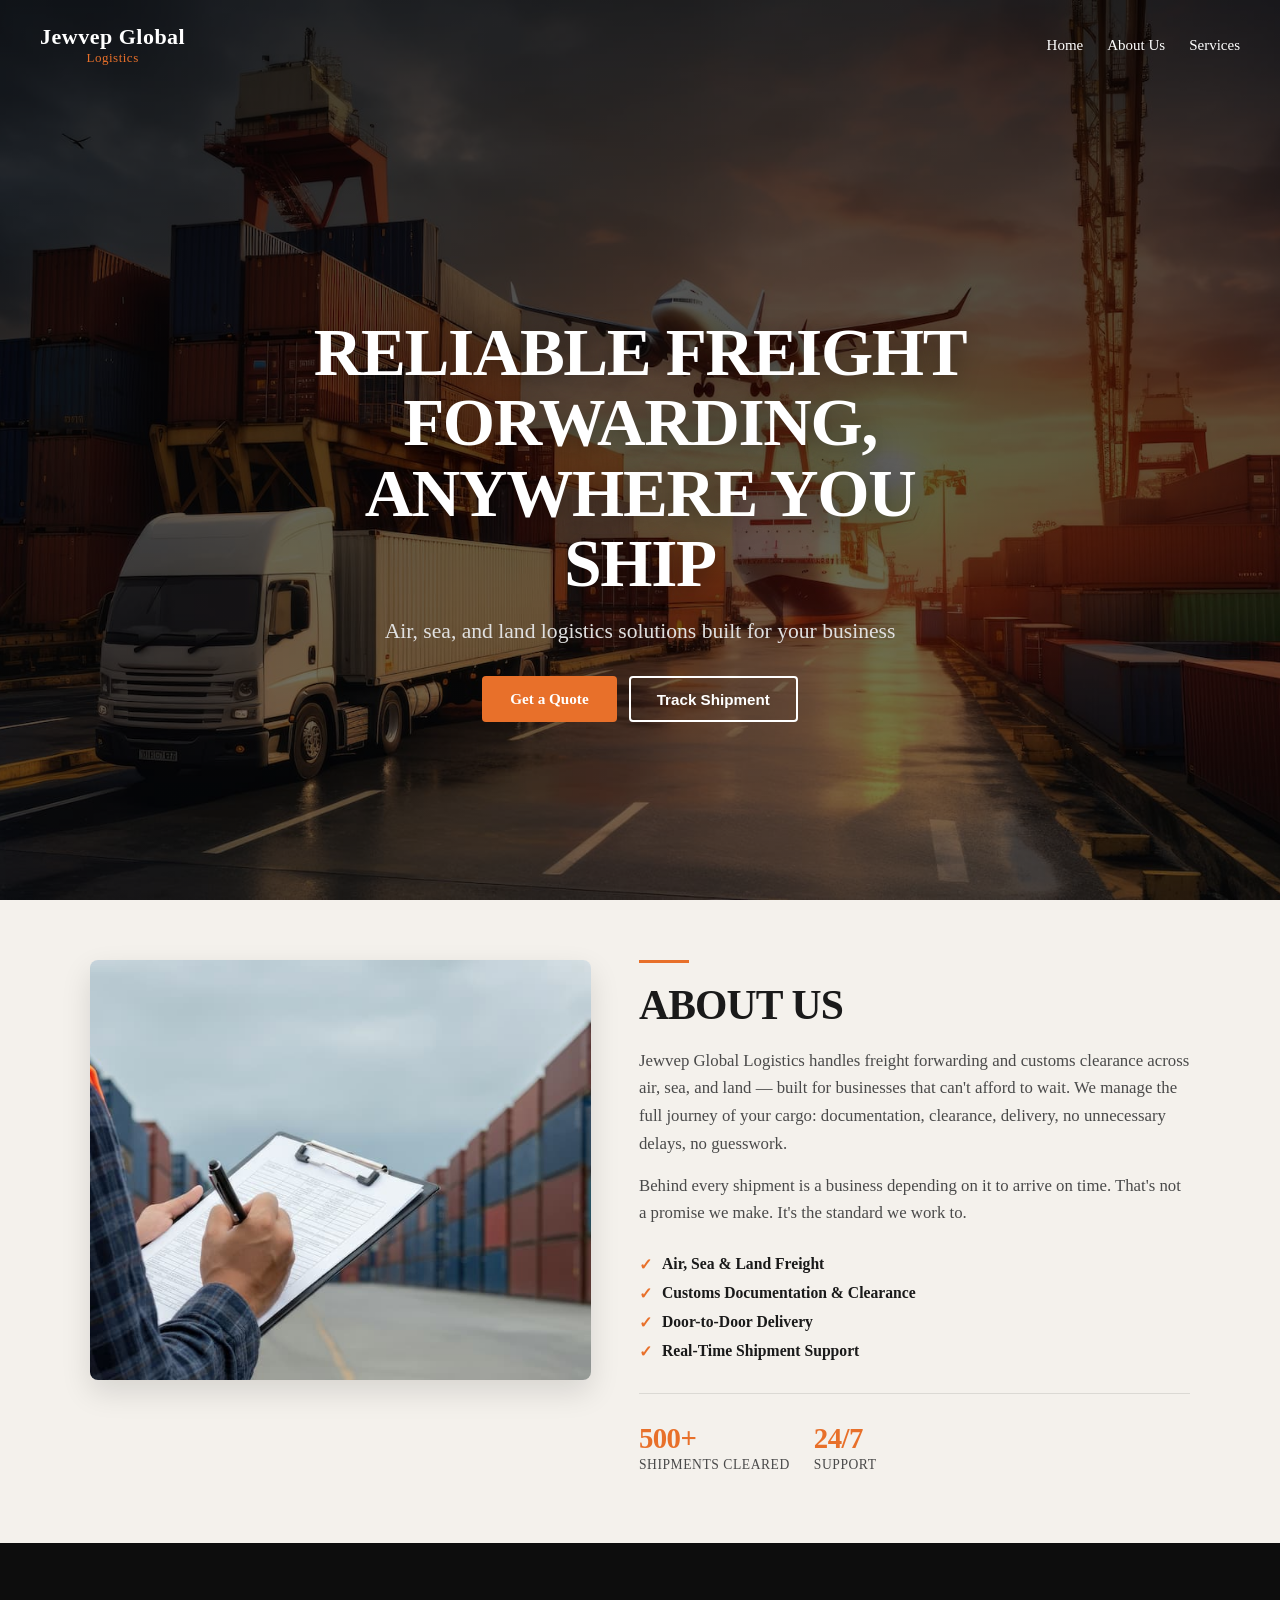
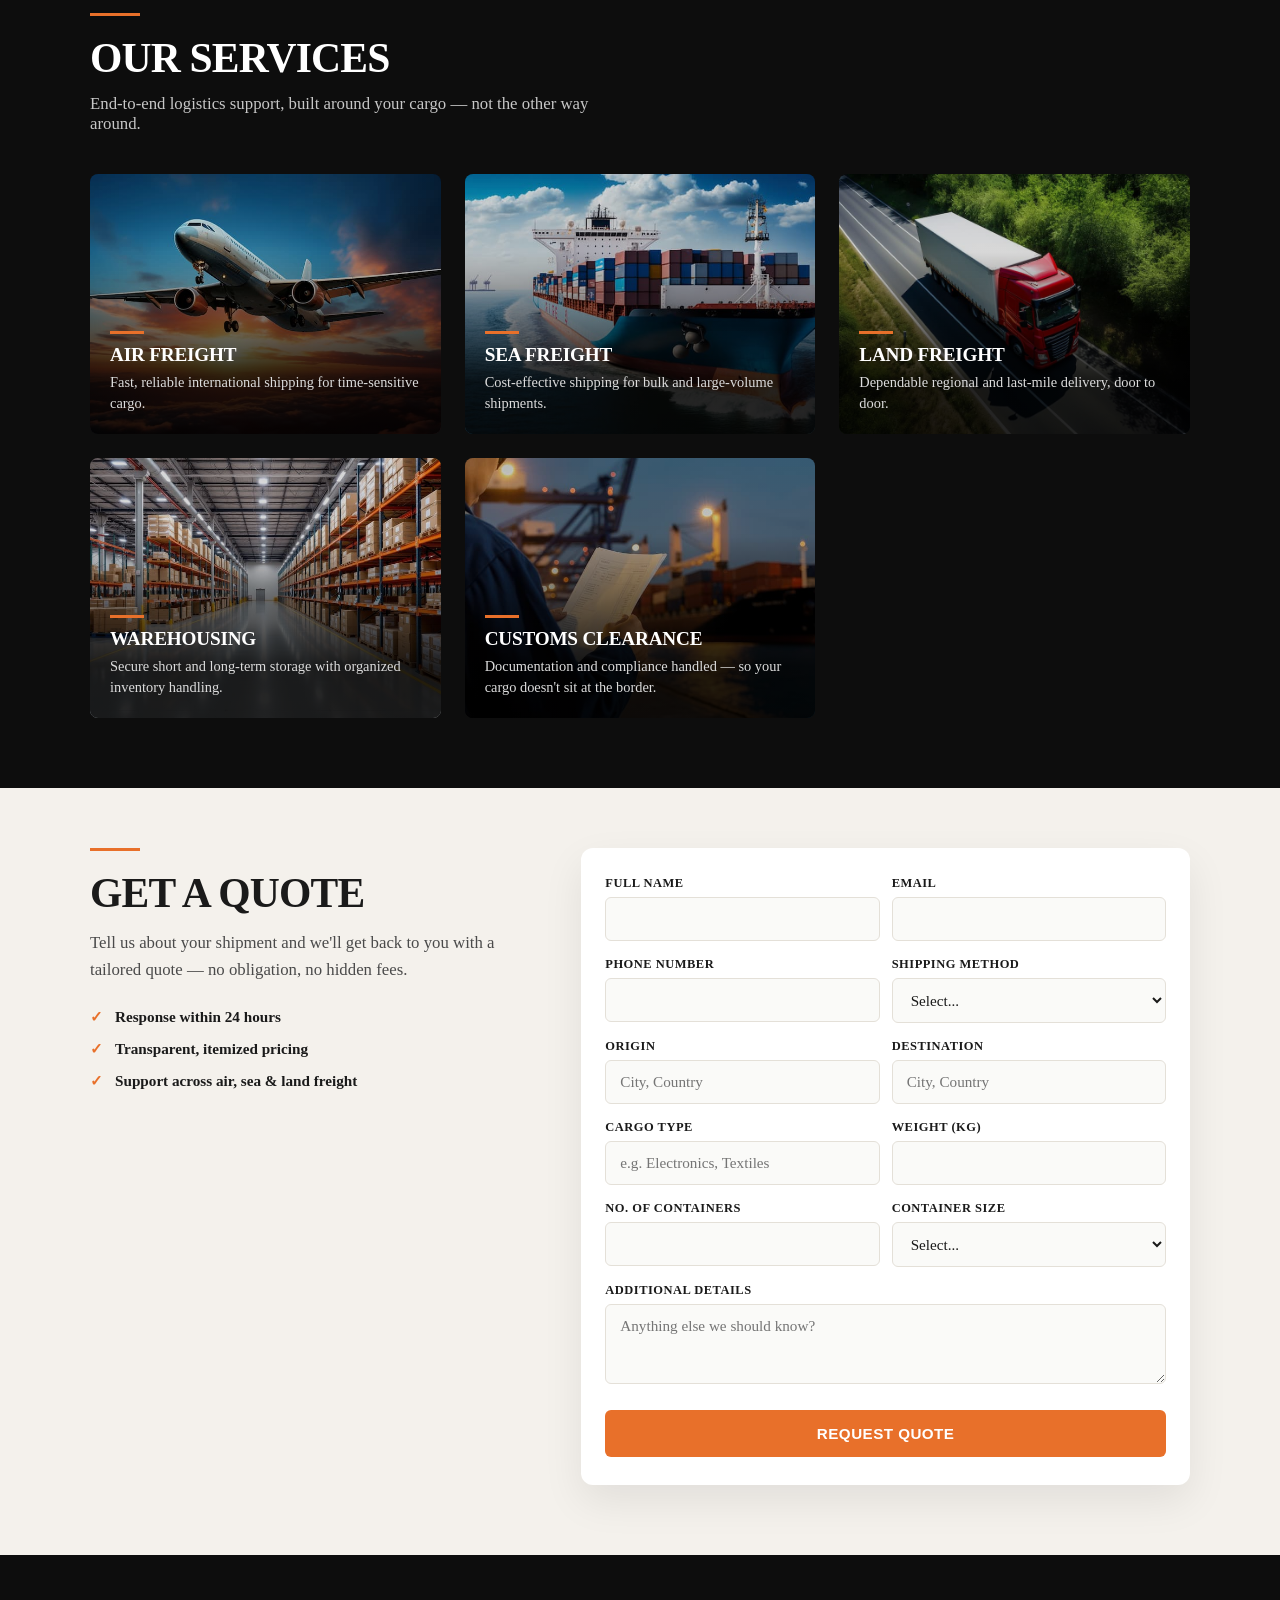
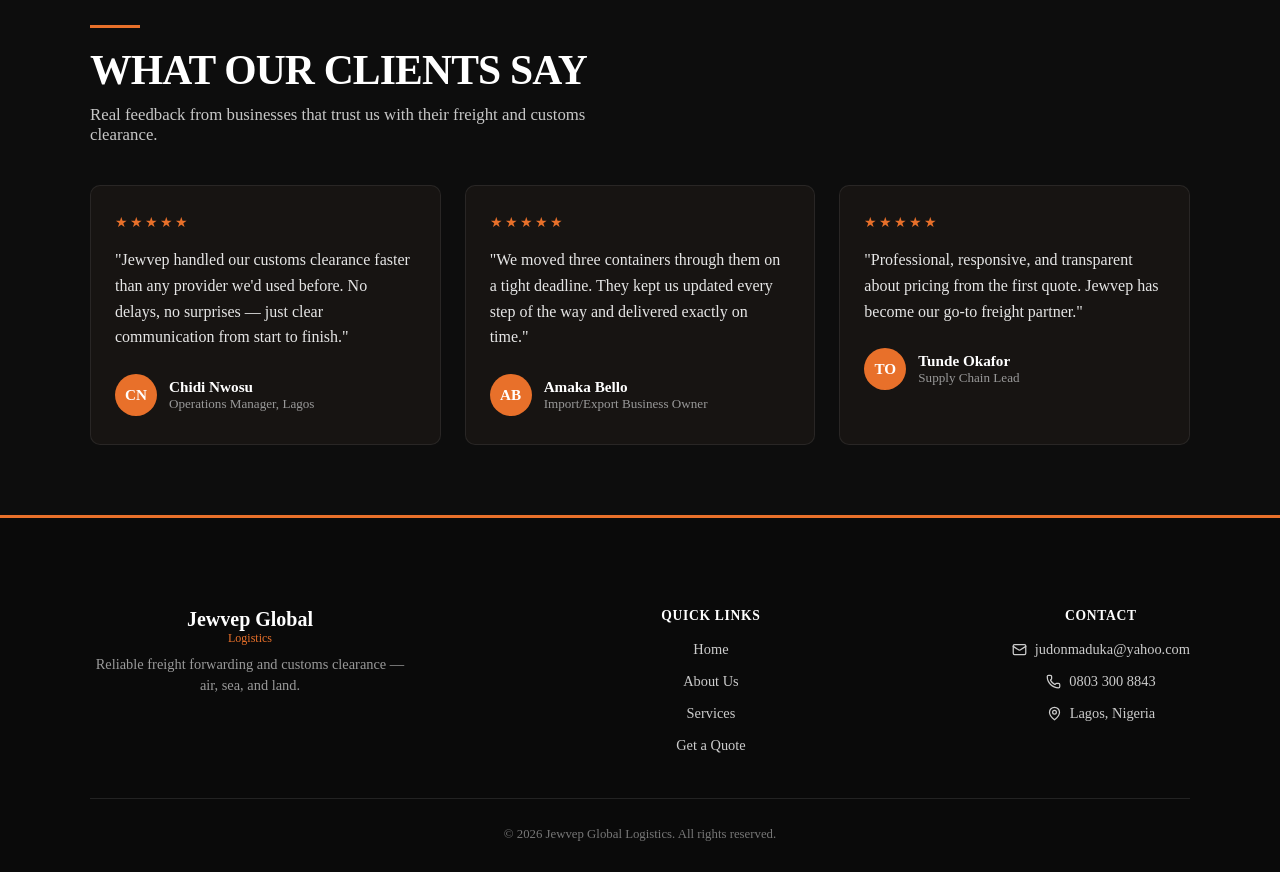
==== index.html @ 3497e1d7 "Update index.html" ====
<!DOCTYPE html>
<html lang="en">
<head>
    <meta charset="UTF-8">
    <meta name="viewport" content="width=device-width, initial-scale=1.0">

    <title>Jewvep Global Logistics | Freight Forwarding &amp; Customs Clearance</title>
    <meta name="description" content="Jewvep Global Logistics handles freight forwarding and customs clearance across air, sea, and land. Reliable shipping solutions built for your business.">

    <!-- Favicon -->
    <link rel="icon" href="favicon-sharp.ico">
<link rel="icon" type="image/png" sizes="32x32" href="favicon-32-sharp.png">
<link rel="icon" type="image/png" sizes="16x16" href="favicon-16-sharp.png">
<link rel="apple-touch-icon" href="apple-touch-icon.png">

    <!-- Social share preview (WhatsApp, Facebook, X/Twitter) -->
 <meta property="og:title" content="Jewvep Global Logistics">
<meta property="og:description" content="Reliable freight forwarding and customs clearance — air, sea, and land.">
<meta property="og:image" content="https://jewvepglobal.com.ng/BK.jpeg">
<meta property="og:type" content="website">
<meta property="og:url" content="https://jewvepglobal.com.ng/">
<meta property="og:site_name" content="Jewvep Global Logistics">
<meta name="twitter:card" content="summary_large_image">
<meta name="google-site-verification" content="kk3VqrdvTHCy3EuSlYC2Z33_PkozPnzBV0S5rlb9e8E" />

    
<!-- Google tag (gtag.js) -->
<script async src="https://www.googletagmanager.com/gtag/js?id=G-5Z161CSSN5"></script>
<script>
  window.dataLayer = window.dataLayer || [];
  function gtag(){dataLayer.push(arguments);}
  gtag('js', new Date());

  gtag('config', 'G-5Z161CSSN5');
</script>

    <link rel="stylesheet" href="style.css">
</head>
<body>
    <header>
    <div class="navbar">
        <h1 class="logo">Jewvep Global <span>Logistics</span></h1>
        <nav class="nav">
            <ul>
                <li><a href="#home" id="home">Home</a></li>
          <li><a href="#about">About Us</a></li>
                <li><a href="#services">Services</a></li>
            </ul>
        </nav>
    </div>
    </header>
    <section class="hero">
  <div class="hero-content">
    <h1>Reliable Freight Forwarding, Anywhere You Ship</h1>
    <p>Air, sea, and land logistics solutions built for your business</p>
      <div class="hero-buttons">
  <a href="#quote" class="btn-primary">Get a Quote</a>
  <button type="button" class="btn-secondary" onclick="document.getElementById('trackModal').classList.add('active')">Track Shipment</button>
</div>
  </div>
</section>
<section class="about" id="about">
    <div class="about-inner">
        <div class="about-image">
            <img src="GA.jpeg" alt="Freight documentation and customs clearance in progress">
        </div>
        <div class="about-content">
            <div class="eyebrow"></div>
            <h2>About Us</h2>
            <p>Jewvep Global Logistics handles freight forwarding and customs clearance across air, sea, and land — built for businesses that can't afford to wait. We manage the full journey of your cargo: documentation, clearance, delivery, no unnecessary delays, no guesswork.</p>
            <p>Behind every shipment is a business depending on it to arrive on time. That's not a promise we make. It's the standard we work to.</p>

            <ul class="checklist">
                <li>Air, Sea &amp; Land Freight</li>
                <li>Customs Documentation &amp; Clearance</li>
                <li>Door-to-Door Delivery</li>
                <li>Real-Time Shipment Support</li>
            </ul>

            <div class="stats-row">
                <div class="stat">
                    <span class="num">500+</span>
                    <span class="label">Shipments Cleared</span>
                </div>
                <div class="stat">
                    <span class="num">24/7</span>
                    <span class="label">Support</span>
                </div>
            </div>
        </div>
    </div>
</section>
<section class="services" id="services">
    <div class="services-inner">
        <div class="eyebrow"></div>
        <h2>Our Services</h2>
        <p class="services-intro">End-to-end logistics support, built around your cargo — not the other way around.</p>

        <div class="services-grid">
            <div class="service-card" style="background-image:url('AR.jpeg');">
                <div class="service-card-content">
                    <span></span>
                    <h3>Air Freight</h3>
                    <p>Fast, reliable international shipping for time-sensitive cargo.</p>
                </div>
            </div>

            <div class="service-card" style="background-image:url('SP.jpeg');">
                <div class="service-card-content">
                    <span></span>
                    <h3>Sea Freight</h3>
                    <p>Cost-effective shipping for bulk and large-volume shipments.</p>
                </div>
            </div>

            <div class="service-card" style="background-image:url('TK.jpeg');">
                <div class="service-card-content">
                    <span></span>
                    <h3>Land Freight</h3>
                    <p>Dependable regional and last-mile delivery, door to door.</p>
                </div>
            </div>

            <div class="service-card" style="background-image:url('WA.jpeg');">
                <div class="service-card-content">
                    <span></span>
                    <h3>Warehousing</h3>
                    <p>Secure short and long-term storage with organized inventory handling.</p>
                </div>
            </div>

            <div class="service-card" style="background-image:url('PD.jpeg');">
                <div class="service-card-content">
                    <span></span>
                    <h3>Customs Clearance</h3>
                    <p>Documentation and compliance handled — so your cargo doesn't sit at the border.</p>
                </div>
            </div>
        </div>
    </div>
</section>
    <section class="quote" id="quote">
    <div class="quote-inner">
        <div class="quote-info">
            <div class="eyebrow"></div>
            <h2>Get a Quote</h2>
            <p>Tell us about your shipment and we'll get back to you with a tailored quote — no obligation, no hidden fees.</p>
            <ul class="quote-perks">
                <li>Response within 24 hours</li>
                <li>Transparent, itemized pricing</li>
                <li>Support across air, sea &amp; land freight</li>
            </ul>
        </div>

        <div class="quote-card">
            <form class="quote-form" id="quoteForm" action="https://formspree.io/f/xkolyjnn" method="POST">

                <div id="formMessage" class="form-message"></div>

                <div class="field-pair">
                    <div>
                        <label for="name">Full Name</label>
                        <input type="text" id="name" name="name" required>
                    </div>
                    <div>
                        <label for="email">Email</label>
                        <input type="email" id="email" name="email" required>
                    </div>
                </div>

                <div class="field-pair">
                    <div>
                        <label for="phone">Phone Number</label>
                        <input type="tel" id="phone" name="phone">
                    </div>
                    <div>
                        <label for="method">Shipping Method</label>
                        <select id="method" name="shipping_method" required>
                            <option value="">Select...</option>
                            <option value="Air Freight">Air Freight</option>
                            <option value="Sea Freight">Sea Freight</option>
                            <option value="Land Freight">Land Freight</option>
                        </select>
                    </div>
                </div>

                <div class="field-pair">
                    <div>
                        <label for="origin">Origin</label>
                        <input type="text" id="origin" name="origin" placeholder="City, Country" required>
                    </div>
                    <div>
                        <label for="destination">Destination</label>
                        <input type="text" id="destination" name="destination" placeholder="City, Country" required>
                    </div>
                </div>

                <div class="field-pair">
                    <div>
                        <label for="cargo_type">Cargo Type</label>
                        <input type="text" id="cargo_type" name="cargo_type" placeholder="e.g. Electronics, Textiles">
                    </div>
                    <div>
                        <label for="weight">Weight (kg)</label>
                        <input type="number" id="weight" name="weight_kg" min="0">
                    </div>
                </div>

                <div class="field-pair">
                    <div>
                        <label for="containers">No. of Containers</label>
                        <input type="number" id="containers" name="number_of_containers" min="1">
                    </div>
                    <div>
                        <label for="container_size">Container Size</label>
                        <select id="container_size" name="container_size">
                            <option value="">Select...</option>
                            <option value="20ft">20ft</option>
                            <option value="40ft">40ft</option>
                            <option value="40ft HC">40ft High Cube</option>
                            <option value="Not applicable">Not applicable</option>
                        </select>
                    </div>
                </div>

                <div>
                    <label for="message">Additional Details</label>
                    <textarea id="message" name="message" placeholder="Anything else we should know?"></textarea>
                </div>
                <input type="text" name="_gotcha" style="display:none" tabindex="-1" autocomplete="off">
                
             <button type="submit" class="submit-btn">Request Quote</button>
            </form>
        </div>
    </div>
    </section>
    <section class="testimonials" id="testimonials">
    <div class="testimonials-inner">
        <div class="eyebrow"></div>
        <h2>What Our Clients Say</h2>
        <p class="testimonials-intro">Real feedback from businesses that trust us with their freight and customs clearance.</p>

        <div class="testimonials-grid">
            <div class="testimonial-card">
                <div class="stars">★★★★★</div>
                <p class="testimonial-quote">"Jewvep handled our customs clearance faster than any provider we'd used before. No delays, no surprises — just clear communication from start to finish."</p>
                <div class="testimonial-author">
                    <div class="avatar">CN</div>
                    <div>
                        <div class="author-name">Chidi Nwosu</div>
                        <div class="author-role">Operations Manager, Lagos</div>
                    </div>
                </div>
            </div>

            <div class="testimonial-card">
                <div class="stars">★★★★★</div>
                <p class="testimonial-quote">"We moved three containers through them on a tight deadline. They kept us updated every step of the way and delivered exactly on time."</p>
                <div class="testimonial-author">
                    <div class="avatar">AB</div>
                    <div>
                        <div class="author-name">Amaka Bello</div>
                        <div class="author-role">Import/Export Business Owner</div>
                    </div>
                </div>
            </div>

            <div class="testimonial-card">
                <div class="stars">★★★★★</div>
                <p class="testimonial-quote">"Professional, responsive, and transparent about pricing from the first quote. Jewvep has become our go-to freight partner."</p>
                <div class="testimonial-author">
                    <div class="avatar">TO</div>
                    <div>
                        <div class="author-name">Tunde Okafor</div>
                        <div class="author-role">Supply Chain Lead</div>
                    </div>
                </div>
            </div>
        </div>
    </div>
    </section>
    <footer>
  <div class="footer-inner">
    <div class="footer-top">
      <div>
        <div class="footer-logo">Jewvep Global<span>Logistics</span></div>
        <p class="footer-tagline">Reliable freight forwarding and customs clearance — air, sea, and land.</p>
      </div>
      <div class="footer-col">
        <h4>Quick Links</h4>
        <ul>
          <li><a href="#home">Home</a></li>
          <li><a href="#about">About Us</a></li>
          <li><a href="#services">Services</a></li>
          <li><a href="#quote">Get a Quote</a></li>
        </ul>
      </div>
      <div class="footer-col">
    <h4>Contact</h4>
    <ul>
        <li><a href="mailto:judonmaduka@yahoo.com"><svg xmlns="http://www.w3.org/2000/svg" width="15" height="15" viewBox="0 0 24 24" fill="none" stroke="currentColor" stroke-width="2" stroke-linecap="round" stroke-linejoin="round" style="display:inline-block;vertical-align:-3px;margin-right:8px;"><rect width="20" height="16" x="2" y="4" rx="2"/><path d="m22 7-8.97 5.7a1.94 1.94 0 0 1-2.06 0L2 7"/></svg>judonmaduka@yahoo.com</a></li>
        <li><a href="tel:+2348033008843"><svg xmlns="http://www.w3.org/2000/svg" width="15" height="15" viewBox="0 0 24 24" fill="none" stroke="currentColor" stroke-width="2" stroke-linecap="round" stroke-linejoin="round" style="display:inline-block;vertical-align:-3px;margin-right:8px;"><path d="M13.832 16.568a1 1 0 0 0 1.213-.303l.355-.465A2 2 0 0 1 17 15h3a2 2 0 0 1 2 2v3a2 2 0 0 1-2 2A18 18 0 0 1 2 4a2 2 0 0 1 2-2h3a2 2 0 0 1 2 2v3a2 2 0 0 1-.8 1.6l-.468.351a1 1 0 0 0-.292 1.233 14 14 0 0 0 6.392 6.384"/></svg>0803 300 8843</a></li>
        <li><span><svg xmlns="http://www.w3.org/2000/svg" width="15" height="15" viewBox="0 0 24 24" fill="none" stroke="currentColor" stroke-width="2" stroke-linecap="round" stroke-linejoin="round" style="display:inline-block;vertical-align:-3px;margin-right:8px;"><path d="M20 10c0 6-8 12-8 12s-8-6-8-12a8 8 0 0 1 16 0Z"/><circle cx="12" cy="10" r="3"/></svg>Lagos, Nigeria</span></li>
    </ul>
      </div>
    </div>
    <div class="footer-bottom">&copy; 2026 Jewvep Global Logistics. All rights reserved.</div>
  </div>
    </footer>
    <div class="modal-overlay" id="trackModal">
  <div class="modal-box">
    <button class="modal-close" onclick="document.getElementById('trackModal').classList.remove('active')">&times;</button>
    <div class="eyebrow" style="margin: 0 auto 16px;"></div>
    <h3>Coming Soon</h3>
    <p>Online shipment tracking is on the way. For now, reach out directly and our team will give you a live status update.</p>
    <a href="https://wa.me/2348033008843?text=Hi%2C%20I%27d%20like%20to%20check%20the%20status%20of%20my%20shipment." class="contact-link" target="_blank">Message Us on WhatsApp</a>
  </div>
    </div>
    <script>
  // Service card scroll animation
  const cards = document.querySelectorAll('.service-card');

  const observer = new IntersectionObserver((entries) => {
    entries.forEach(entry => {
      if (entry.isIntersecting) {
        entry.target.classList.add('in-view');
        observer.unobserve(entry.target);
      }
    });
  }, {
    threshold: 0.2
  });

  cards.forEach(card => observer.observe(card));

  // Quote form submission (no page redirect)
  const form = document.getElementById('quoteForm');
  const messageBox = document.getElementById('formMessage');

  form.addEventListener('submit', function (e) {
    e.preventDefault();

    const data = new FormData(form);

    fetch(form.action, {
      method: 'POST',
      body: data,
      headers: { 'Accept': 'application/json' }
    })
    .then(response => {
      if (response.ok) {
        messageBox.textContent = "Thanks! Your quote request has been sent — we'll get back to you within 24 hours.";
        messageBox.className = 'form-message success';
        form.reset();
      } else {
        messageBox.textContent = "Something went wrong. Please try again or contact us directly.";
        messageBox.className = 'form-message error';
      }
    })
    .catch(() => {
      messageBox.textContent = "Something went wrong. Please check your connection and try again.";
      messageBox.className = 'form-message error';
    });
  });
    </script>
</body>
</html>
---- style.css ----
* {
    margin: 0;
    padding: 0;
    box-sizing: border-box;
}
body {
    text-align: center;
    background-image: linear-gradient(rgba(0,0,0,0.75), rgba(0,0,0,0.5)), url(BK.jpeg);
    background-repeat: no-repeat;
    background-position: center;
    background-size: cover;
    background-attachment: fixed;
    min-height: 100vh;
}
html{
    scroll-behavior: smooth;
}
.navbar {
    position: absolute;
    top: 0; left: 0; right: 0;
    display: flex;
    justify-content: space-between;
    align-items: center;
    flex-wrap: nowrap;
    padding: 5px 5px;
    z-index: 5
}
.logo { color: #fff; font-size: 18px; font-weight: 700; letter-spacing: 0.5px; }
.logo span { display: block; color: #E8702A; font-weight: 400; font-size: 11px; }
.nav ul { display: flex; gap: 12px; list-style: none; }
.nav a { position: relative; color: #fff; text-decoration: none; font-size: 13px; font-weight: 500; padding-bottom: 4px; }
.nav a::after { content: ''; position: absolute; left: 0; bottom: 0; width: 0; height: 2px; background: #E8702A; transition: width 0.3s ease; }
.nav a:hover::after { width: 100%; }

@media (min-width: 768px) {
    .navbar { padding: 24px 40px; }
    .logo { font-size: 22px; }
    .logo span { font-size: 13px; }
    .nav ul { gap: 24px; }
    .nav a { font-size: 15px; }
}
.hero {
    position: relative;
    display: flex;
    flex-direction: column;
    align-items: center;
    justify-content: center;
    text-align: center;
    min-height: 100vh;
    padding: 200px 20px 60px;
    background-size: cover;
    background-position: center;
    background-repeat: no-repeat;
}
.hero-content { max-width: 700px; }
.hero-content h1 {
    font-weight: bold;
    font-size: clamp(2rem, 8vw, 4.2rem);
    line-height: 1.05;
    letter-spacing: -0.02em;
    text-transform: uppercase;
    color: #fff;
    text-shadow: 0 4px 24px rgba(0,0,0,0.4);
    margin-bottom: 14px;
}
.hero-content p {
    color: #e0e0e0;
    font-size: clamp(1rem, 2.2vw, 1.35rem);
    line-height: 1.6;
    margin-bottom: 28px;
}
.hero-buttons { display: flex; gap: 12px; justify-content: center; flex-wrap: wrap; }
.btn-primary { background: #E8702A; color: #fff; padding: 14px 28px; border-radius: 4px; text-decoration: none; font-weight: 600; font-size: 0.95rem; }
.btn-secondary { background: transparent; color: #fff; border: 2px solid #fff; padding: 12px 26px; border-radius: 4px; text-decoration: none; font-weight: 600; font-size: 0.95rem; }

@media (max-height: 500px) {
    .hero { min-height: auto; padding: 100px 5% 60px; }
}

/* ===== ABOUT ===== */
.about { background: #f4f1ec; padding: 60px 24px 70px; text-align: left; scroll-margin-top: 20px; }
.about-inner { max-width: 1100px; margin: 0 auto; display: flex; flex-direction: column; gap: 32px; }
.about-image { width: 100%; height: 260px; border-radius: 8px; overflow: hidden; box-shadow: 0 12px 30px rgba(0,0,0,0.12); }
.about-image img { width: 100%; height: 100%; object-fit: cover; display: block; }
.about-content { max-width: 640px; }
.eyebrow { width: 50px; height: 3px; background: #E8702A; margin-bottom: 20px; }
.about-content h2 { color: #1a1a1a; font-weight: 800; font-size: clamp(1.8rem, 6vw, 2.6rem); letter-spacing: -0.02em; text-transform: uppercase; line-height: 1.1; margin-bottom: 18px; }
.about-content p { color: #4a4a4a; font-size: 1.05rem; line-height: 1.65; }
.about-content p + p { margin-top: 14px; }
.checklist { list-style: none; margin-top: 28px; display: flex; flex-direction: column; gap: 10px; }
.checklist li { display: flex; align-items: flex-start; gap: 10px; color: #1a1a1a; font-weight: 600; font-size: 0.98rem; }
.checklist li::before { content: '✓'; color: #E8702A; font-weight: 800; flex-shrink: 0; }
.stats-row { display: flex; flex-wrap: wrap; gap: 24px; margin-top: 32px; padding-top: 28px; border-top: 1px solid rgba(0,0,0,0.1); }
.stat { min-width: 120px; }
.stat .num { display: block; font-size: 1.8rem; font-weight: 800; color: #E8702A; letter-spacing: -0.02em; }
.stat .label { font-size: 0.85rem; color: #4a4a4a; text-transform: uppercase; letter-spacing: 0.04em; }

@media (min-width: 768px) {
    .about-inner { flex-direction: row; align-items: flex-start; gap: 48px; }
    .about-image { height: 420px; flex: 1; position: sticky; top: 40px; }
    .about-content { flex: 1.1; }
}

/* ===== SERVICES ===== */
.services { background: #0d0d0d; padding: 70px 24px; text-align: left; }
.services-inner { max-width: 1100px; margin: 0 auto; }
.services-inner h2 { color: #fff; font-weight: 800; font-size: clamp(1.8rem, 6vw, 2.6rem); letter-spacing: -0.02em; text-transform: uppercase; line-height: 1.1; margin-bottom: 12px; }
.services-intro { color: #c7c7c7; font-size: 1.05rem; max-width: 500px; margin-bottom: 40px; }
.services-grid { display: flex; flex-direction: column; gap: 20px; }
.service-card {
    position: relative; height: 220px; border-radius: 8px; overflow: hidden;
    background-size: cover; background-position: center; display: flex; align-items: flex-end;
    opacity: 0; transform: translateY(40px); transition: opacity 0.7s ease, transform 0.7s ease;
}
.service-card.in-view { opacity: 1; transform: translateY(0); }
.service-card:nth-child(1) { transition-delay: 0s; }
.service-card:nth-child(2) { transition-delay: 0.1s; }
.service-card:nth-child(3) { transition-delay: 0.2s; }
.service-card:nth-child(4) { transition-delay: 0.3s; }
.service-card:nth-child(5) { transition-delay: 0.4s; }
.service-card::before { content: ''; position: absolute; inset: 0; background: linear-gradient(to top, rgba(0,0,0,0.85) 20%, rgba(0,0,0,0.15) 70%); }
.service-card-content { position: relative; z-index: 2; padding: 20px; }
.service-card-content span { display: block; width: 34px; height: 3px; background: #E8702A; margin-bottom: 10px; }
.service-card-content h3 { color: #fff; font-size: 1.2rem; font-weight: 800; text-transform: uppercase; letter-spacing: -0.01em; margin-bottom: 6px; }
.service-card-content p { color: #dcdcdc; font-size: 0.9rem; line-height: 1.45; max-width: 420px; }

@media (min-width: 768px) {
    .services-grid { display: grid; grid-template-columns: repeat(2, 1fr); gap: 24px; }
    .service-card { height: 260px; }
}

@media (min-width: 1024px) {
    .services-grid { grid-template-columns: repeat(3, 1fr); }
}
.quote {
    background: #f4f1ec;
    padding: 60px 24px 70px;
    text-align: left;
    scroll-margin-top: 20px;
}

.quote-inner {
    max-width: 1100px;
    margin: 0 auto;
    display: flex;
    flex-direction: column;
    gap: 40px;
}

.quote-info { max-width: 500px; }

.quote-info h2 {
    color: #1a1a1a;
    font-weight: 800;
    font-size: clamp(1.8rem, 6vw, 2.6rem);
    letter-spacing: -0.02em;
    text-transform: uppercase;
    line-height: 1.1;
    margin-bottom: 14px;
}

.quote-info p {
    color: #4a4a4a;
    font-size: 1.05rem;
    line-height: 1.6;
    margin-bottom: 24px;
}

.quote-perks {
    list-style: none;
    display: flex;
    flex-direction: column;
    gap: 14px;
}

.quote-perks li {
    display: flex;
    gap: 12px;
    align-items: flex-start;
    color: #1a1a1a;
    font-weight: 600;
    font-size: 0.95rem;
}

.quote-perks li::before {
    content: '✓';
    color: #E8702A;
    font-weight: 800;
    flex-shrink: 0;
}

.quote-card {
    background: #ffffff;
    border-radius: 12px;
    padding: 28px 24px;
    box-shadow: 0 16px 40px rgba(0,0,0,0.08);
}

.quote-form {
    display: flex;
    flex-direction: column;
    gap: 16px;
}

label {
    display: block;
    font-size: 0.78rem;
    font-weight: 700;
    color: #1a1a1a;
    text-transform: uppercase;
    letter-spacing: 0.04em;
    margin-bottom: 6px;
}

input, select, textarea {
    width: 100%;
    padding: 12px 14px;
    border: 1.5px solid #e4e0d8;
    border-radius: 6px;
    font-size: 0.95rem;
    font-family: inherit;
    background: #fafaf8;
    color: #1a1a1a;
    transition: border-color 0.2s ease, background 0.2s ease;
}

input:focus, select:focus, textarea:focus {
    outline: none;
    border-color: #E8702A;
    background: #fff;
}

textarea { resize: vertical; min-height: 80px; }

.field-pair {
    display: flex;
    gap: 12px;
}

.field-pair > div { flex: 1; }

.submit-btn {
    background: #E8702A;
    color: #fff;
    border: none;
    padding: 15px 28px;
    border-radius: 6px;
    font-weight: 700;
    font-size: 0.95rem;
    text-transform: uppercase;
    letter-spacing: 0.03em;
    cursor: pointer;
    margin-top: 6px;
    transition: background 0.2s ease;
}

.submit-btn:hover { background: #cf6122; }

.form-message {
    display: none;
    padding: 14px 16px;
    border-radius: 6px;
    font-size: 0.9rem;
    font-weight: 600;
}

.form-message.success {
    display: block;
    background: #e6f4ea;
    color: #1e7a34;
    border: 1px solid #b7dfc2;
}

.form-message.error {
    display: block;
    background: #fdecea;
    color: #a12a2a;
    border: 1px solid #f2c1bd;
}

@media (min-width: 768px) {
    .quote-inner { flex-direction: row; gap: 60px; align-items: flex-start; }
    .quote-info { flex: 1; position: sticky; top: 40px; }
    .quote-card { flex: 1.3; }
}
.testimonials {
    background: #0d0d0d;
    padding: 70px 24px;
    text-align: left;
}

.testimonials-inner { max-width: 1100px; margin: 0 auto; }

.testimonials-inner h2 {
    color: #fff;
    font-weight: 800;
    font-size: clamp(1.8rem, 6vw, 2.6rem);
    letter-spacing: -0.02em;
    text-transform: uppercase;
    line-height: 1.1;
    margin-bottom: 12px;
}

.testimonials-intro {
    color: #c7c7c7;
    font-size: 1.05rem;
    max-width: 500px;
    margin-bottom: 40px;
}

.testimonials-grid {
    display: flex;
    flex-direction: column;
    gap: 20px;
}

.testimonial-card {
    background: #171412;
    border: 1px solid rgba(255,255,255,0.08);
    border-radius: 10px;
    padding: 28px 24px;
}

.stars {
    color: #E8702A;
    font-size: 0.9rem;
    letter-spacing: 2px;
    margin-bottom: 16px;
}

.testimonial-quote {
    color: #e6e6e6;
    font-size: 1rem;
    line-height: 1.6;
    margin-bottom: 24px;
}

.testimonial-author {
    display: flex;
    align-items: center;
    gap: 12px;
}

.avatar {
    width: 42px;
    height: 42px;
    border-radius: 50%;
    background: #E8702A;
    color: #fff;
    display: flex;
    align-items: center;
    justify-content: center;
    font-weight: 800;
    font-size: 0.95rem;
    flex-shrink: 0;
}

.author-name {
    color: #fff;
    font-weight: 700;
    font-size: 0.95rem;
}

.author-role {
    color: #999;
    font-size: 0.82rem;
}

@media (min-width: 768px) {
    .testimonials-grid {
        display: grid;
        grid-template-columns: repeat(2, 1fr);
        gap: 24px;
    }
}

@media (min-width: 1024px) {
    .testimonials-grid {
        grid-template-columns: repeat(3, 1fr);
    }
}
footer {
    background: #0a0a0a;
    padding: 90px 24px 30px;
    color: #ccc;
    border-top: 3px solid #E8702A;
}

.footer-inner { max-width: 1100px; margin: 0 auto; }

.footer-top {
    display: flex;
    flex-direction: column;
    gap: 44px;
    padding-bottom: 44px;
    border-bottom: 1px solid rgba(255,255,255,0.1);
}

.footer-logo {
    color: #fff;
    font-size: 20px;
    font-weight: 700;
    margin-bottom: 8px;
}

.footer-logo span {
    display: block;
    color: #E8702A;
    font-weight: 400;
    font-size: 12px;
}

.footer-tagline {
    color: #999;
    font-size: 0.9rem;
    line-height: 1.5;
    max-width: 320px;
}

.footer-col h4 {
    color: #fff;
    font-size: 0.85rem;
    text-transform: uppercase;
    letter-spacing: 0.05em;
    margin-bottom: 16px;
    font-weight: 700;
}

.footer-col ul {
    list-style: none;
    display: flex;
    flex-direction: column;
    gap: 14px;
}

.footer-col a, .footer-col span {
    color: #ccc;
    text-decoration: none;
    font-size: 0.9rem;
}

.footer-col a:hover { color: #E8702A; }

.footer-bottom {
    padding-top: 28px;
    text-align: center;
    font-size: 0.8rem;
    color: #777;
}

@media (min-width: 768px) {
    .footer-top { flex-direction: row; justify-content: space-between; }
}
.modal-overlay {
    display: none;
    position: fixed;
    inset: 0;
    background: rgba(0,0,0,0.7);
    z-index: 100;
    align-items: center;
    justify-content: center;
    padding: 24px;
}

.modal-overlay.active { display: flex; }

.modal-box {
    background: #f4f1ec;
    border-radius: 12px;
    padding: 32px 24px;
    max-width: 360px;
    text-align: center;
    position: relative;
}

.modal-box h3 {
    color: #1a1a1a;
    font-size: 1.4rem;
    font-weight: 800;
    text-transform: uppercase;
    margin-bottom: 12px;
}

.modal-box p {
    color: #4a4a4a;
    font-size: 0.95rem;
    line-height: 1.55;
    margin-bottom: 22px;
}

.modal-box a.contact-link {
    background: #E8702A;
    color: #fff;
    padding: 12px 24px;
    border-radius: 6px;
    text-decoration: none;
    font-weight: 700;
    font-size: 0.9rem;
    display: inline-block;
}

.modal-close {
    position: absolute;
    top: 12px;
    right: 14px;
    background: none;
    border: none;
    font-size: 20px;
    color: #999;
    cursor: pointer;
}
.btn-primary {
    transition: background 0.2s ease, transform 0.15s ease;
}

.btn-primary:hover {
    background: #cf6122;
    transform: translateY(-2px);
}

.btn-secondary {
    transition: background 0.2s ease, color 0.2s ease, transform 0.15s ease;
}

.btn-secondary:hover {
    background: #fff;
    color: #1a1a1a;
    transform: translateY(-2px);
}

.service-card {
    transition: opacity 0.7s ease, transform 0.7s ease, box-shadow 0.3s ease;
}

.service-card:hover {
    transform: translateY(-6px) scale(1.02);
    box-shadow: 0 16px 32px rgba(0,0,0,0.4);
}
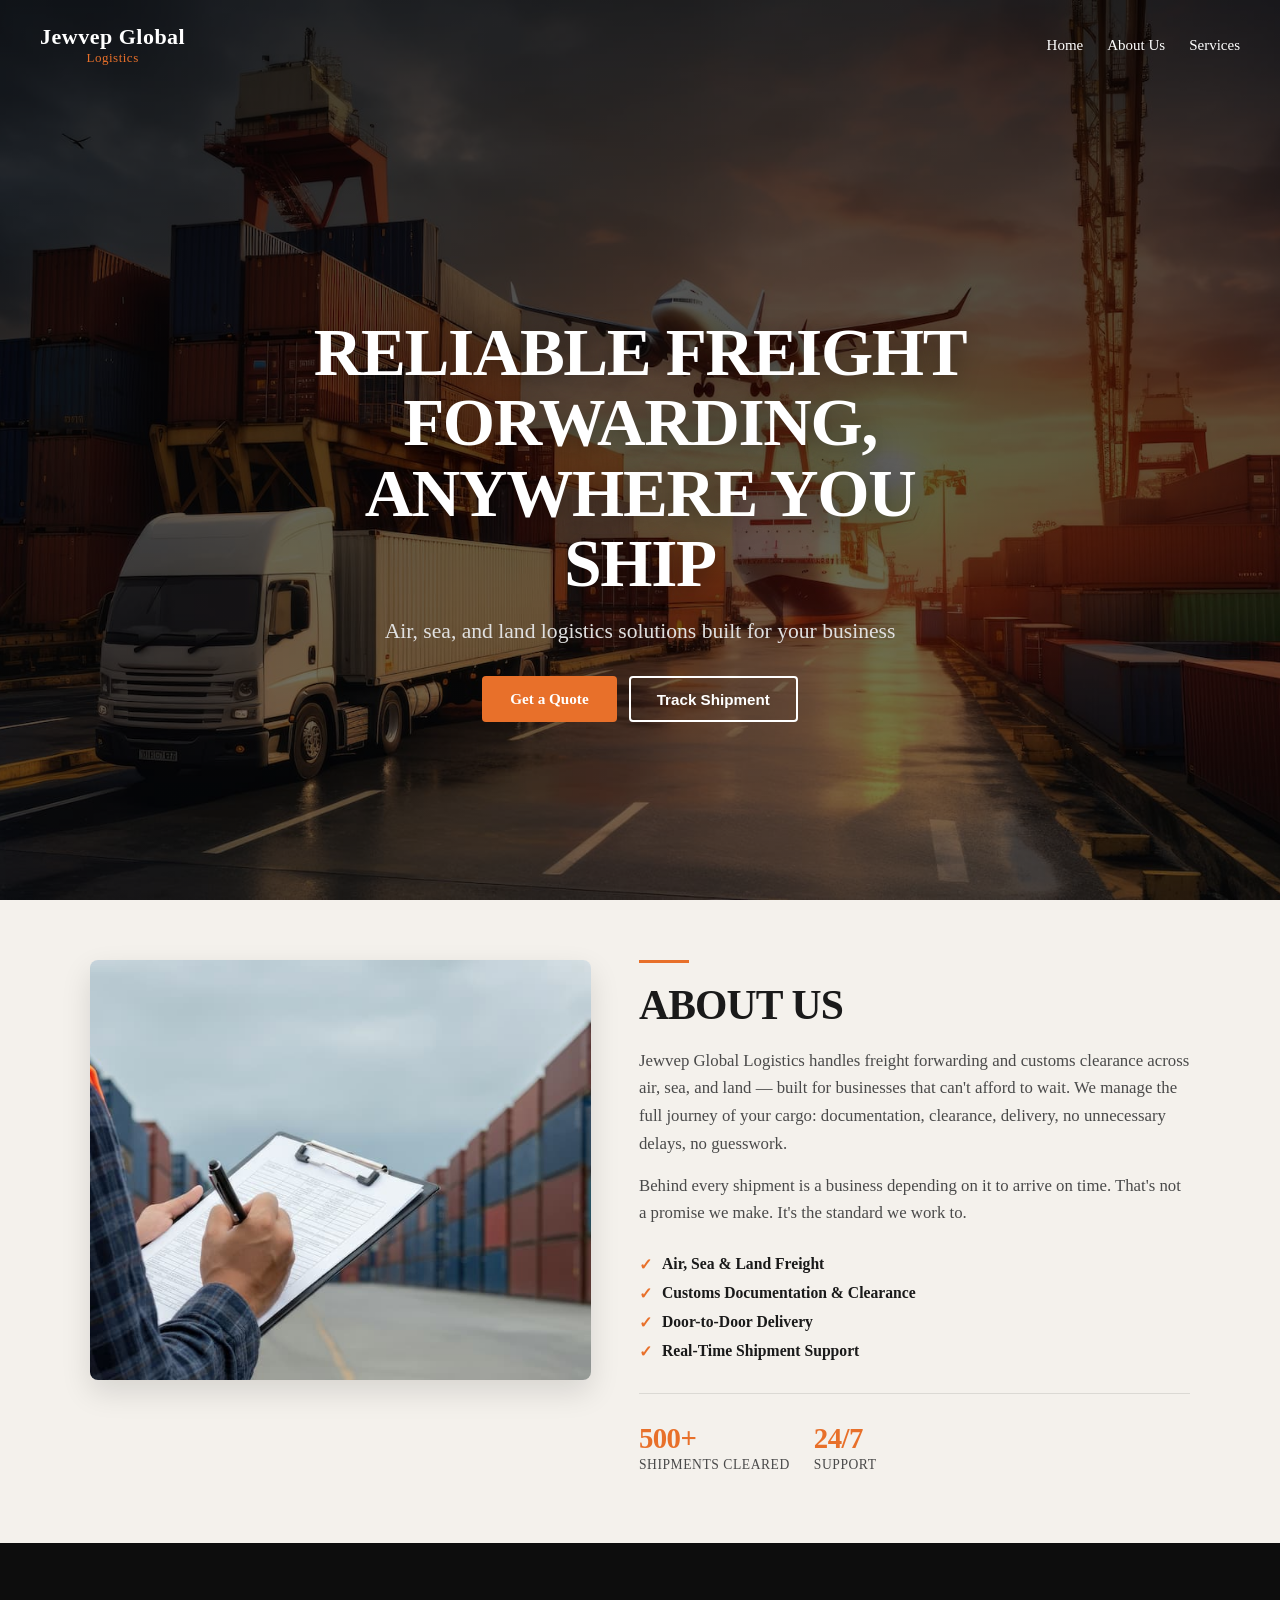
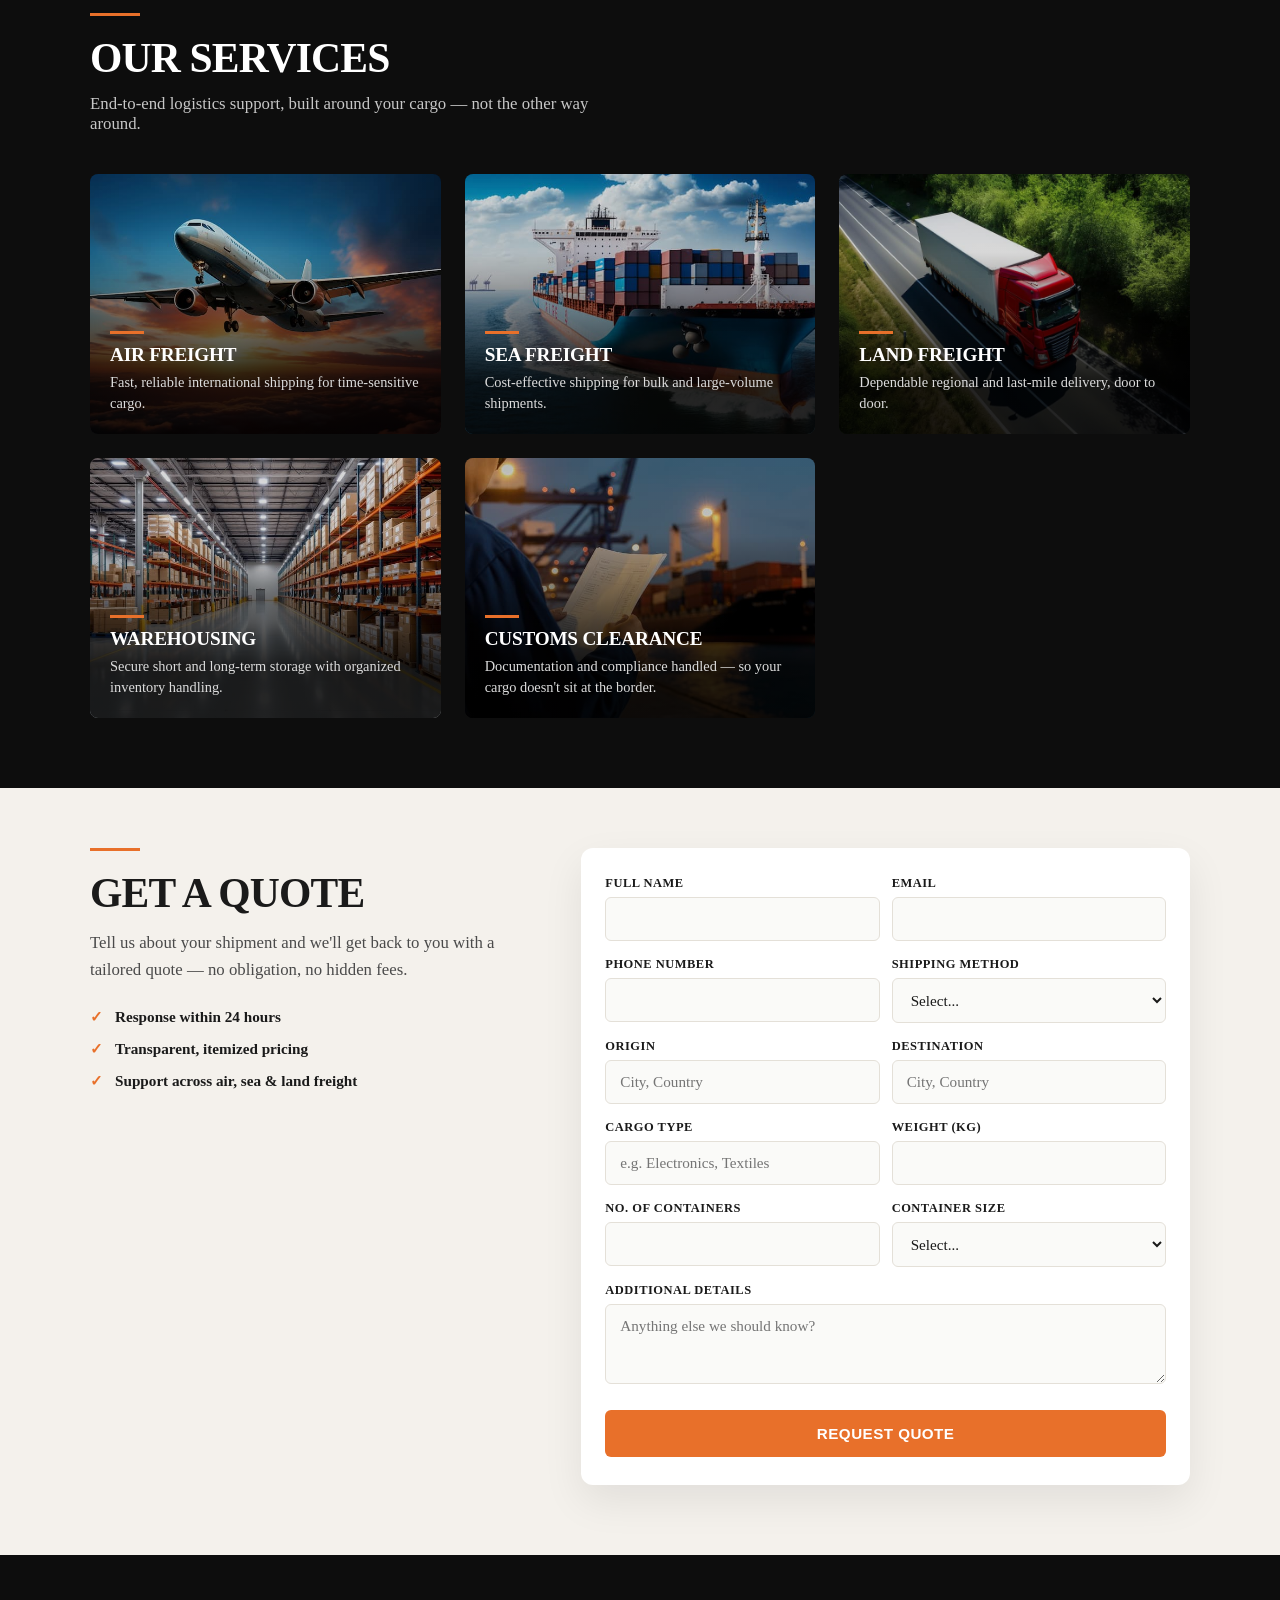
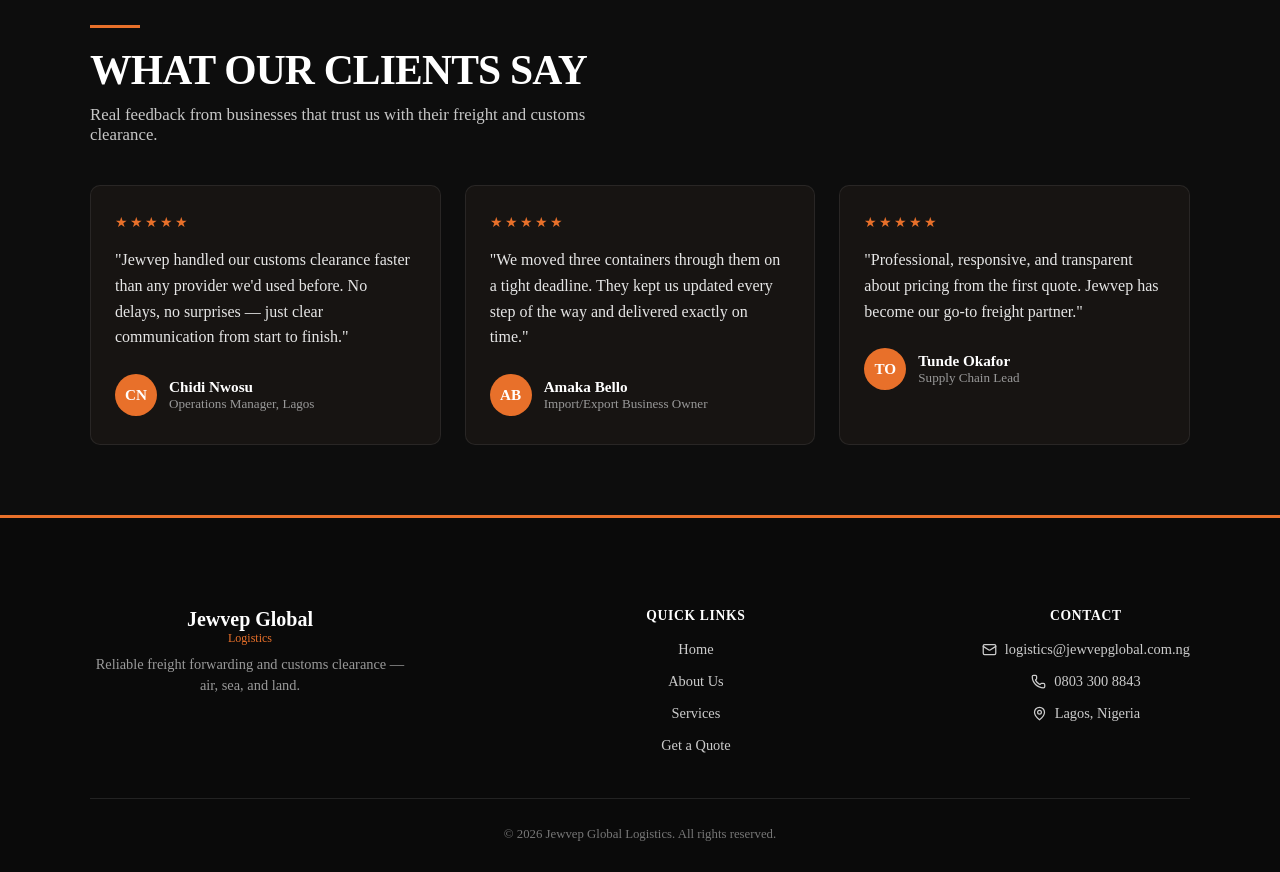
==== commit 6d7b8459: "Update index.html" ====
--- a/index.html
+++ b/index.html
@@ -298,7 +298,7 @@
       <div class="footer-col">
     <h4>Contact</h4>
     <ul>
-        <li><a href="mailto:judonmaduka@yahoo.com"><svg xmlns="http://www.w3.org/2000/svg" width="15" height="15" viewBox="0 0 24 24" fill="none" stroke="currentColor" stroke-width="2" stroke-linecap="round" stroke-linejoin="round" style="display:inline-block;vertical-align:-3px;margin-right:8px;"><rect width="20" height="16" x="2" y="4" rx="2"/><path d="m22 7-8.97 5.7a1.94 1.94 0 0 1-2.06 0L2 7"/></svg>judonmaduka@yahoo.com</a></li>
+        <li><a href="mailto:logistic@jewvep.com.ng"><svg xmlns="http://www.w3.org/2000/svg" width="15" height="15" viewBox="0 0 24 24" fill="none" stroke="currentColor" stroke-width="2" stroke-linecap="round" stroke-linejoin="round" style="display:inline-block;vertical-align:-3px;margin-right:8px;"><rect width="20" height="16" x="2" y="4" rx="2"/><path d="m22 7-8.97 5.7a1.94 1.94 0 0 1-2.06 0L2 7"/></svg>logistics@jewvepglobal.com.ng</a></li>
         <li><a href="tel:+2348033008843"><svg xmlns="http://www.w3.org/2000/svg" width="15" height="15" viewBox="0 0 24 24" fill="none" stroke="currentColor" stroke-width="2" stroke-linecap="round" stroke-linejoin="round" style="display:inline-block;vertical-align:-3px;margin-right:8px;"><path d="M13.832 16.568a1 1 0 0 0 1.213-.303l.355-.465A2 2 0 0 1 17 15h3a2 2 0 0 1 2 2v3a2 2 0 0 1-2 2A18 18 0 0 1 2 4a2 2 0 0 1 2-2h3a2 2 0 0 1 2 2v3a2 2 0 0 1-.8 1.6l-.468.351a1 1 0 0 0-.292 1.233 14 14 0 0 0 6.392 6.384"/></svg>0803 300 8843</a></li>
         <li><span><svg xmlns="http://www.w3.org/2000/svg" width="15" height="15" viewBox="0 0 24 24" fill="none" stroke="currentColor" stroke-width="2" stroke-linecap="round" stroke-linejoin="round" style="display:inline-block;vertical-align:-3px;margin-right:8px;"><path d="M20 10c0 6-8 12-8 12s-8-6-8-12a8 8 0 0 1 16 0Z"/><circle cx="12" cy="10" r="3"/></svg>Lagos, Nigeria</span></li>
     </ul>
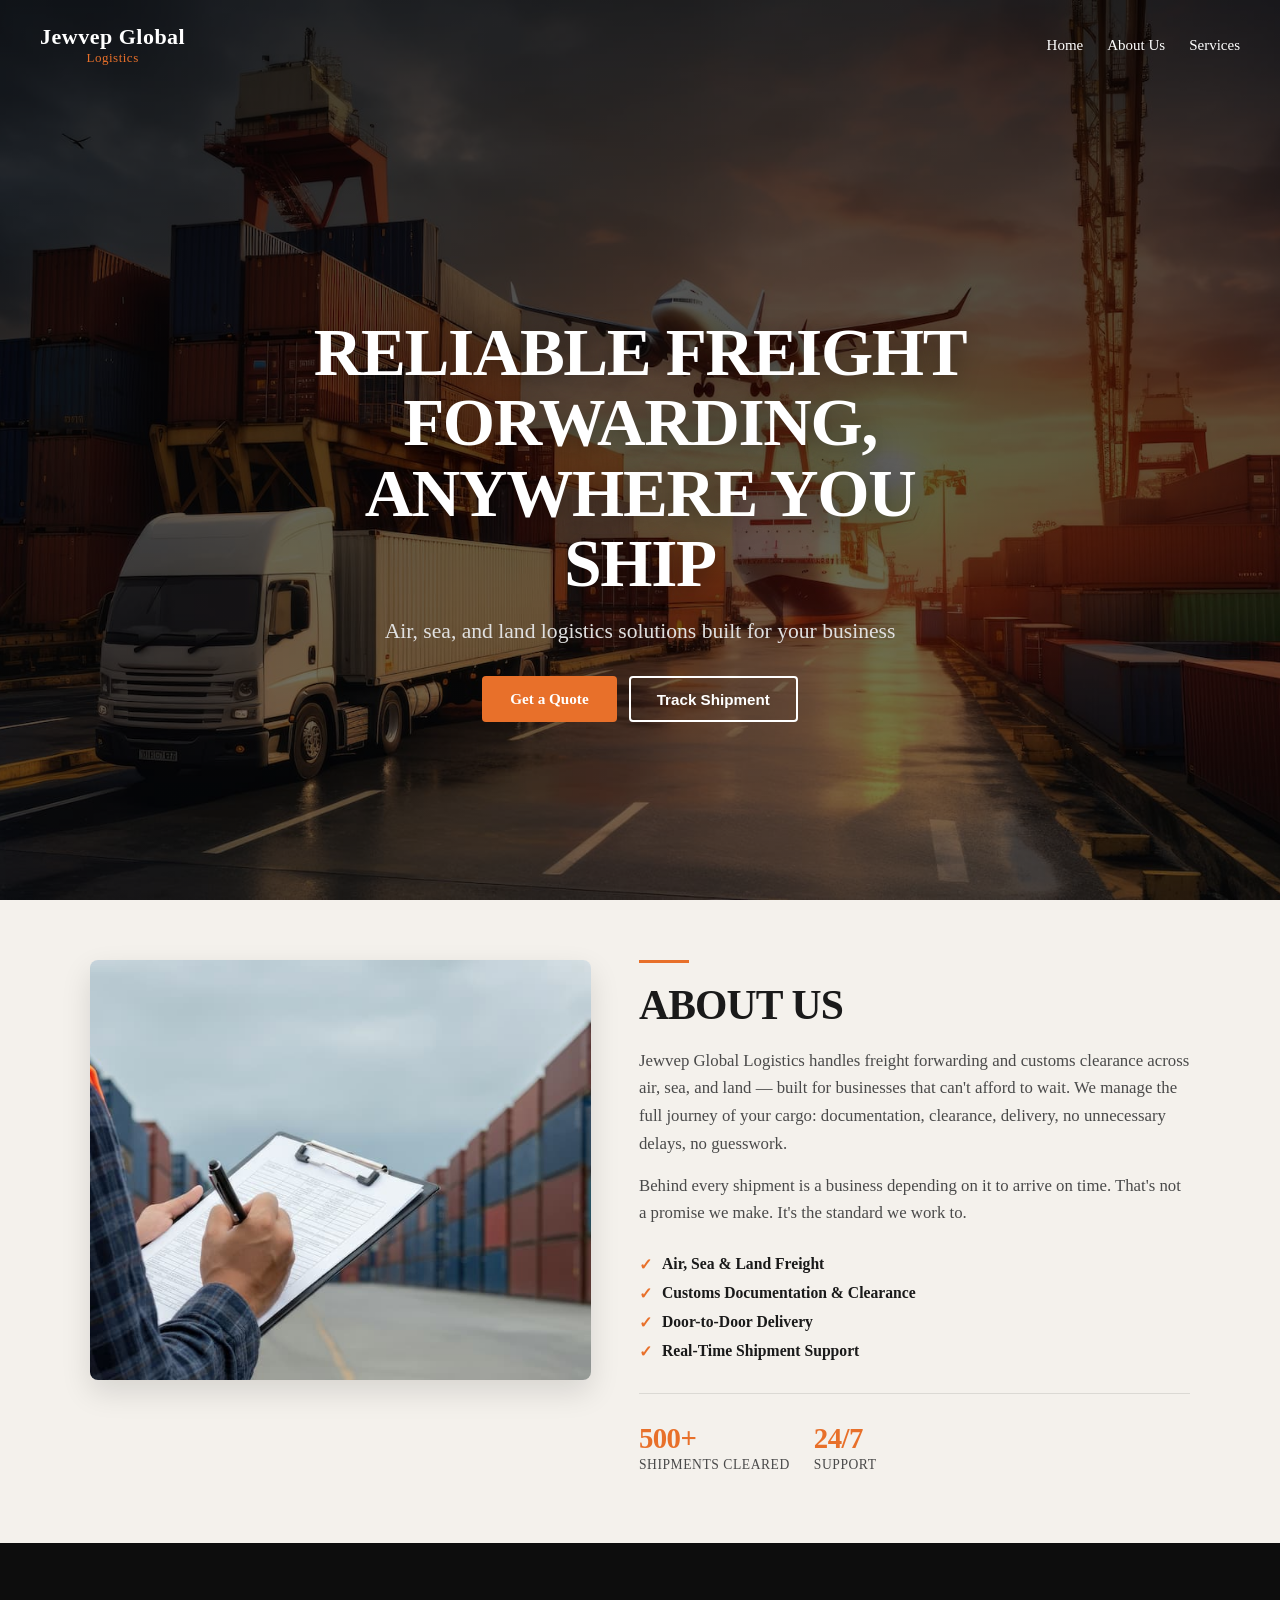
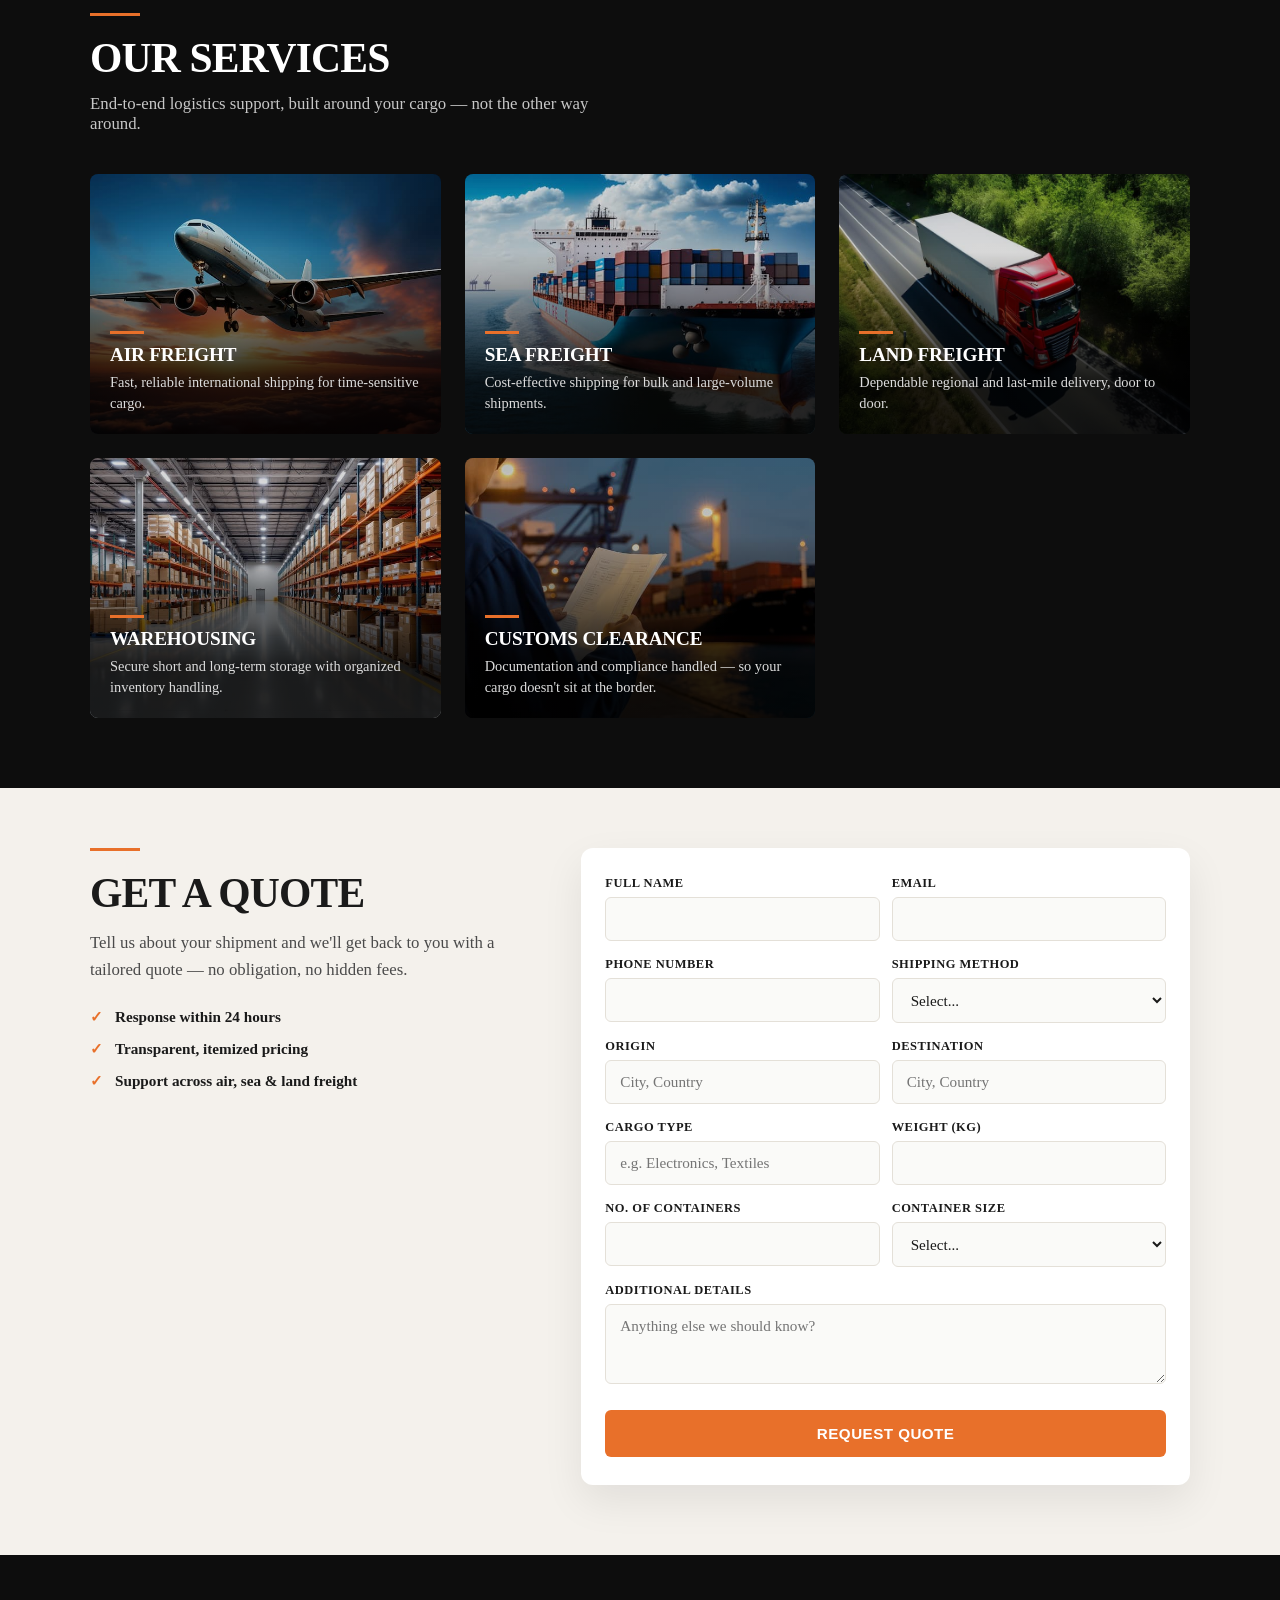
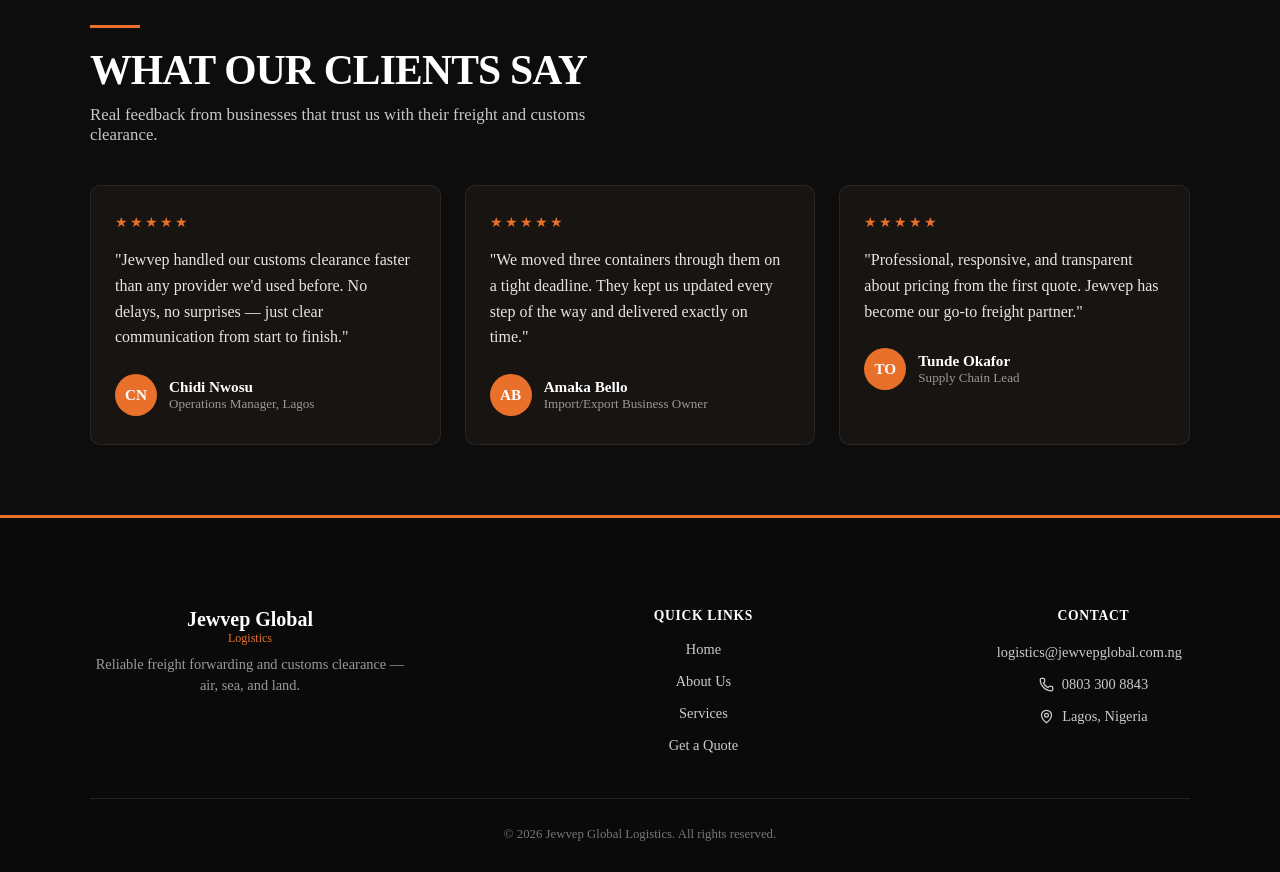
==== commit e3e8b804: "Update index.html" ====
--- a/index.html
+++ b/index.html
@@ -298,7 +298,7 @@
       <div class="footer-col">
     <h4>Contact</h4>
     <ul>
-        <li><a href="mailto:logistic@jewvep.com.ng"><svg xmlns="http://www.w3.org/2000/svg" width="15" height="15" viewBox="0 0 24 24" fill="none" stroke="currentColor" stroke-width="2" stroke-linecap="round" stroke-linejoin="round" style="display:inline-block;vertical-align:-3px;margin-right:8px;"><rect width="20" height="16" x="2" y="4" rx="2"/><path d="m22 7-8.97 5.7a1.94 1.94 0 0 1-2.06 0L2 7"/></svg>logistics@jewvepglobal.com.ng</a></li>
+        <li><a href="mailto:logistics@jewvepglobal.com.ng><svg xmlns="http://www.w3.org/2000/svg" width="15" height="15" viewBox="0 0 24 24" fill="none" stroke="currentColor" stroke-width="2" stroke-linecap="round" stroke-linejoin="round" style="display:inline-block;vertical-align:-3px;margin-right:8px;"><rect width="20" height="16" x="2" y="4" rx="2"/><path d="m22 7-8.97 5.7a1.94 1.94 0 0 1-2.06 0L2 7"/></svg>logistics@jewvepglobal.com.ng</a></li>
         <li><a href="tel:+2348033008843"><svg xmlns="http://www.w3.org/2000/svg" width="15" height="15" viewBox="0 0 24 24" fill="none" stroke="currentColor" stroke-width="2" stroke-linecap="round" stroke-linejoin="round" style="display:inline-block;vertical-align:-3px;margin-right:8px;"><path d="M13.832 16.568a1 1 0 0 0 1.213-.303l.355-.465A2 2 0 0 1 17 15h3a2 2 0 0 1 2 2v3a2 2 0 0 1-2 2A18 18 0 0 1 2 4a2 2 0 0 1 2-2h3a2 2 0 0 1 2 2v3a2 2 0 0 1-.8 1.6l-.468.351a1 1 0 0 0-.292 1.233 14 14 0 0 0 6.392 6.384"/></svg>0803 300 8843</a></li>
         <li><span><svg xmlns="http://www.w3.org/2000/svg" width="15" height="15" viewBox="0 0 24 24" fill="none" stroke="currentColor" stroke-width="2" stroke-linecap="round" stroke-linejoin="round" style="display:inline-block;vertical-align:-3px;margin-right:8px;"><path d="M20 10c0 6-8 12-8 12s-8-6-8-12a8 8 0 0 1 16 0Z"/><circle cx="12" cy="10" r="3"/></svg>Lagos, Nigeria</span></li>
     </ul>
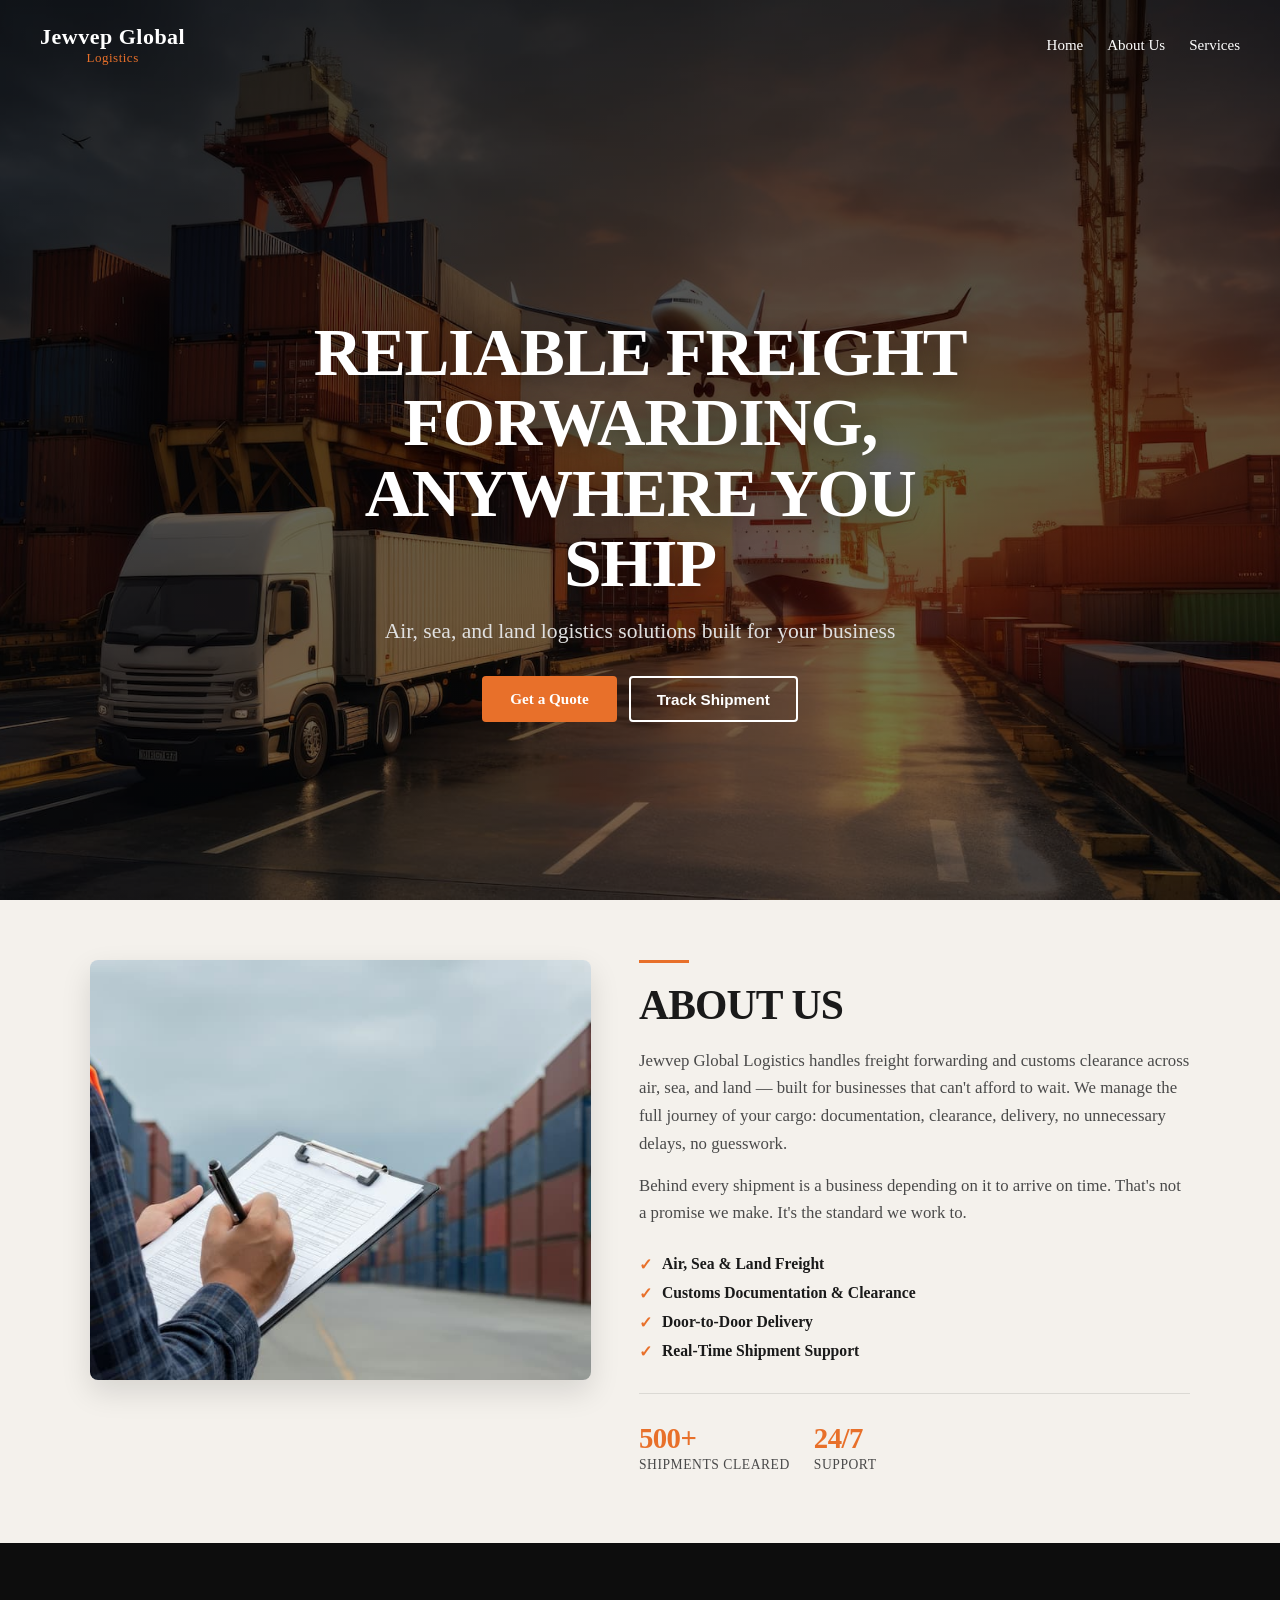
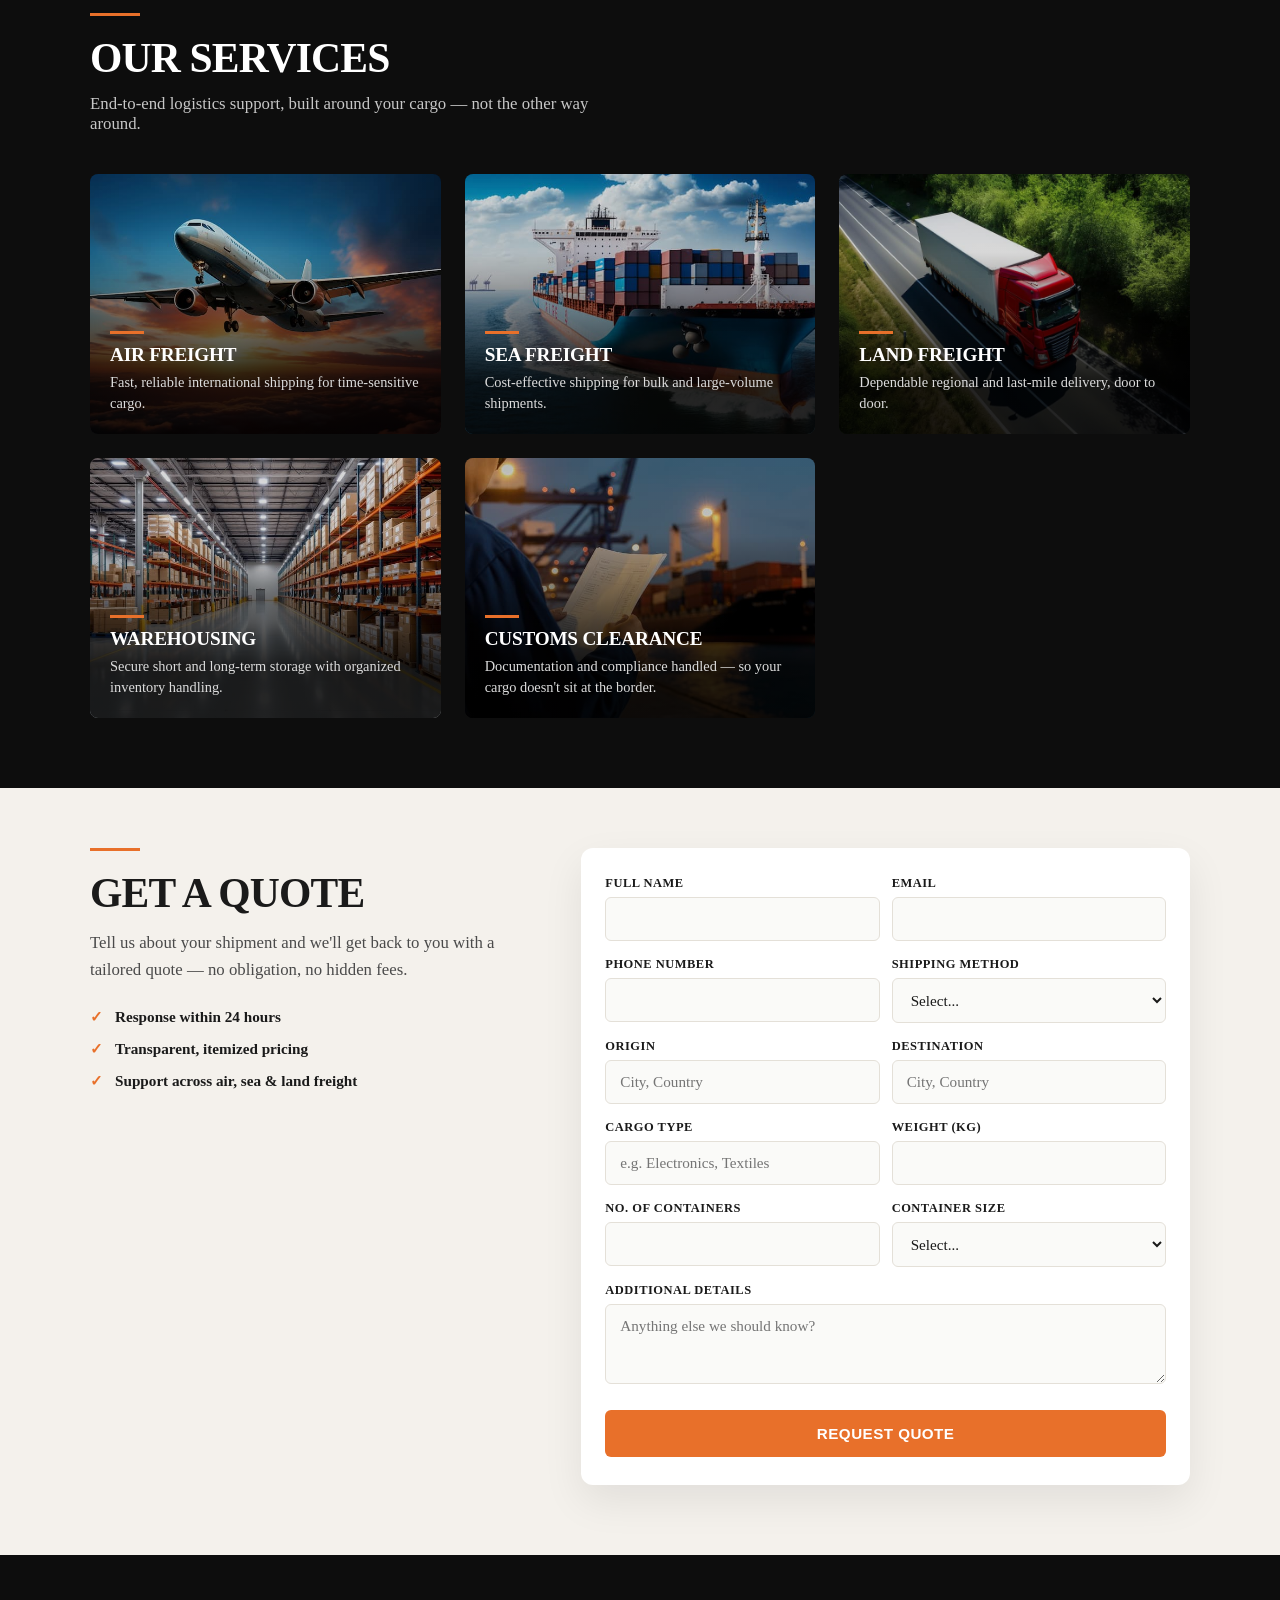
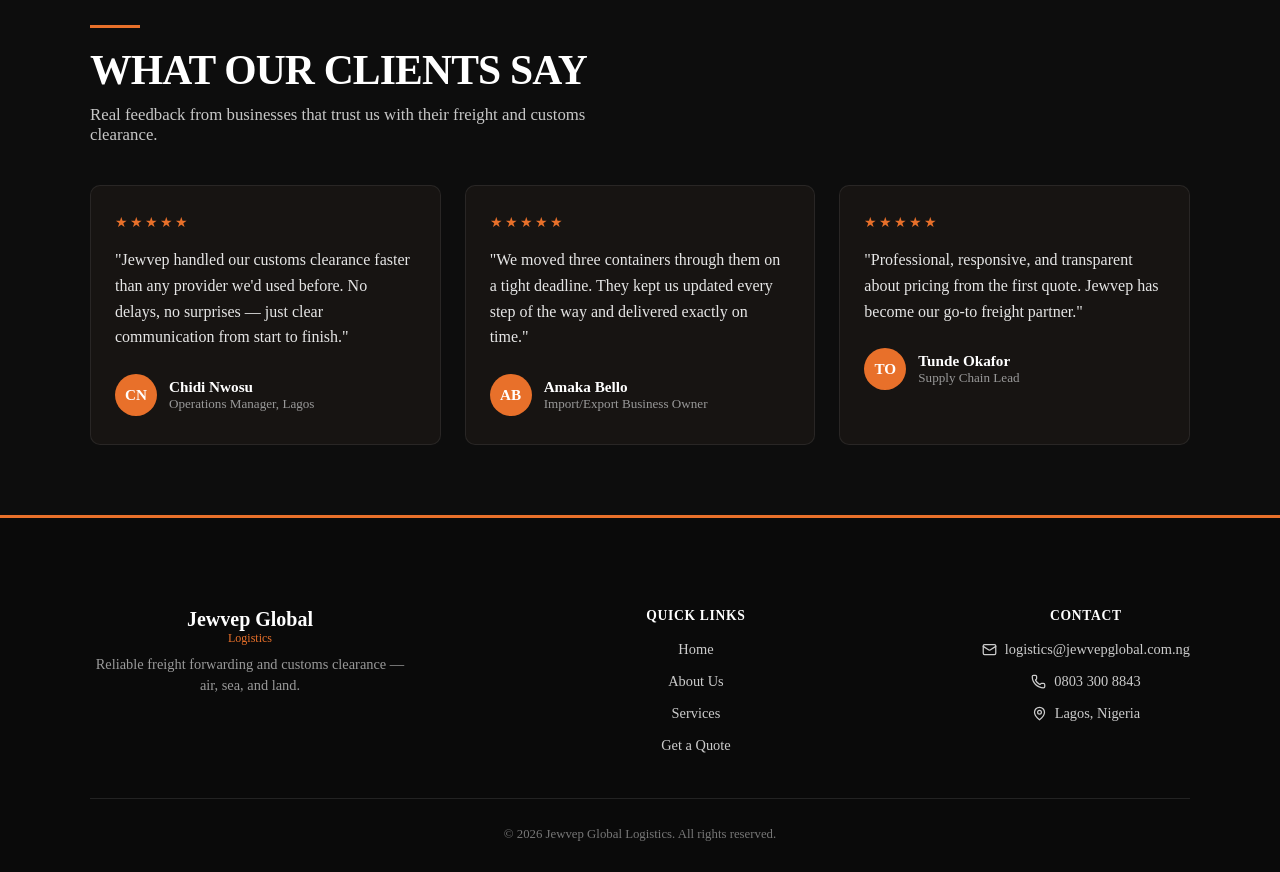
==== commit a37c93e5: "Update index.html" ====
--- a/index.html
+++ b/index.html
@@ -298,7 +298,7 @@
       <div class="footer-col">
     <h4>Contact</h4>
     <ul>
-        <li><a href="mailto:logistics@jewvepglobal.com.ng><svg xmlns="http://www.w3.org/2000/svg" width="15" height="15" viewBox="0 0 24 24" fill="none" stroke="currentColor" stroke-width="2" stroke-linecap="round" stroke-linejoin="round" style="display:inline-block;vertical-align:-3px;margin-right:8px;"><rect width="20" height="16" x="2" y="4" rx="2"/><path d="m22 7-8.97 5.7a1.94 1.94 0 0 1-2.06 0L2 7"/></svg>logistics@jewvepglobal.com.ng</a></li>
+        <li><a href="mailto:logistics@jewvepglobal.com.ng"><svg xmlns="http://www.w3.org/2000/svg" width="15" height="15" viewBox="0 0 24 24" fill="none" stroke="currentColor" stroke-width="2" stroke-linecap="round" stroke-linejoin="round" style="display:inline-block;vertical-align:-3px;margin-right:8px;"><rect width="20" height="16" x="2" y="4" rx="2"/><path d="m22 7-8.97 5.7a1.94 1.94 0 0 1-2.06 0L2 7"/></svg>logistics@jewvepglobal.com.ng</a></li>
         <li><a href="tel:+2348033008843"><svg xmlns="http://www.w3.org/2000/svg" width="15" height="15" viewBox="0 0 24 24" fill="none" stroke="currentColor" stroke-width="2" stroke-linecap="round" stroke-linejoin="round" style="display:inline-block;vertical-align:-3px;margin-right:8px;"><path d="M13.832 16.568a1 1 0 0 0 1.213-.303l.355-.465A2 2 0 0 1 17 15h3a2 2 0 0 1 2 2v3a2 2 0 0 1-2 2A18 18 0 0 1 2 4a2 2 0 0 1 2-2h3a2 2 0 0 1 2 2v3a2 2 0 0 1-.8 1.6l-.468.351a1 1 0 0 0-.292 1.233 14 14 0 0 0 6.392 6.384"/></svg>0803 300 8843</a></li>
         <li><span><svg xmlns="http://www.w3.org/2000/svg" width="15" height="15" viewBox="0 0 24 24" fill="none" stroke="currentColor" stroke-width="2" stroke-linecap="round" stroke-linejoin="round" style="display:inline-block;vertical-align:-3px;margin-right:8px;"><path d="M20 10c0 6-8 12-8 12s-8-6-8-12a8 8 0 0 1 16 0Z"/><circle cx="12" cy="10" r="3"/></svg>Lagos, Nigeria</span></li>
     </ul>
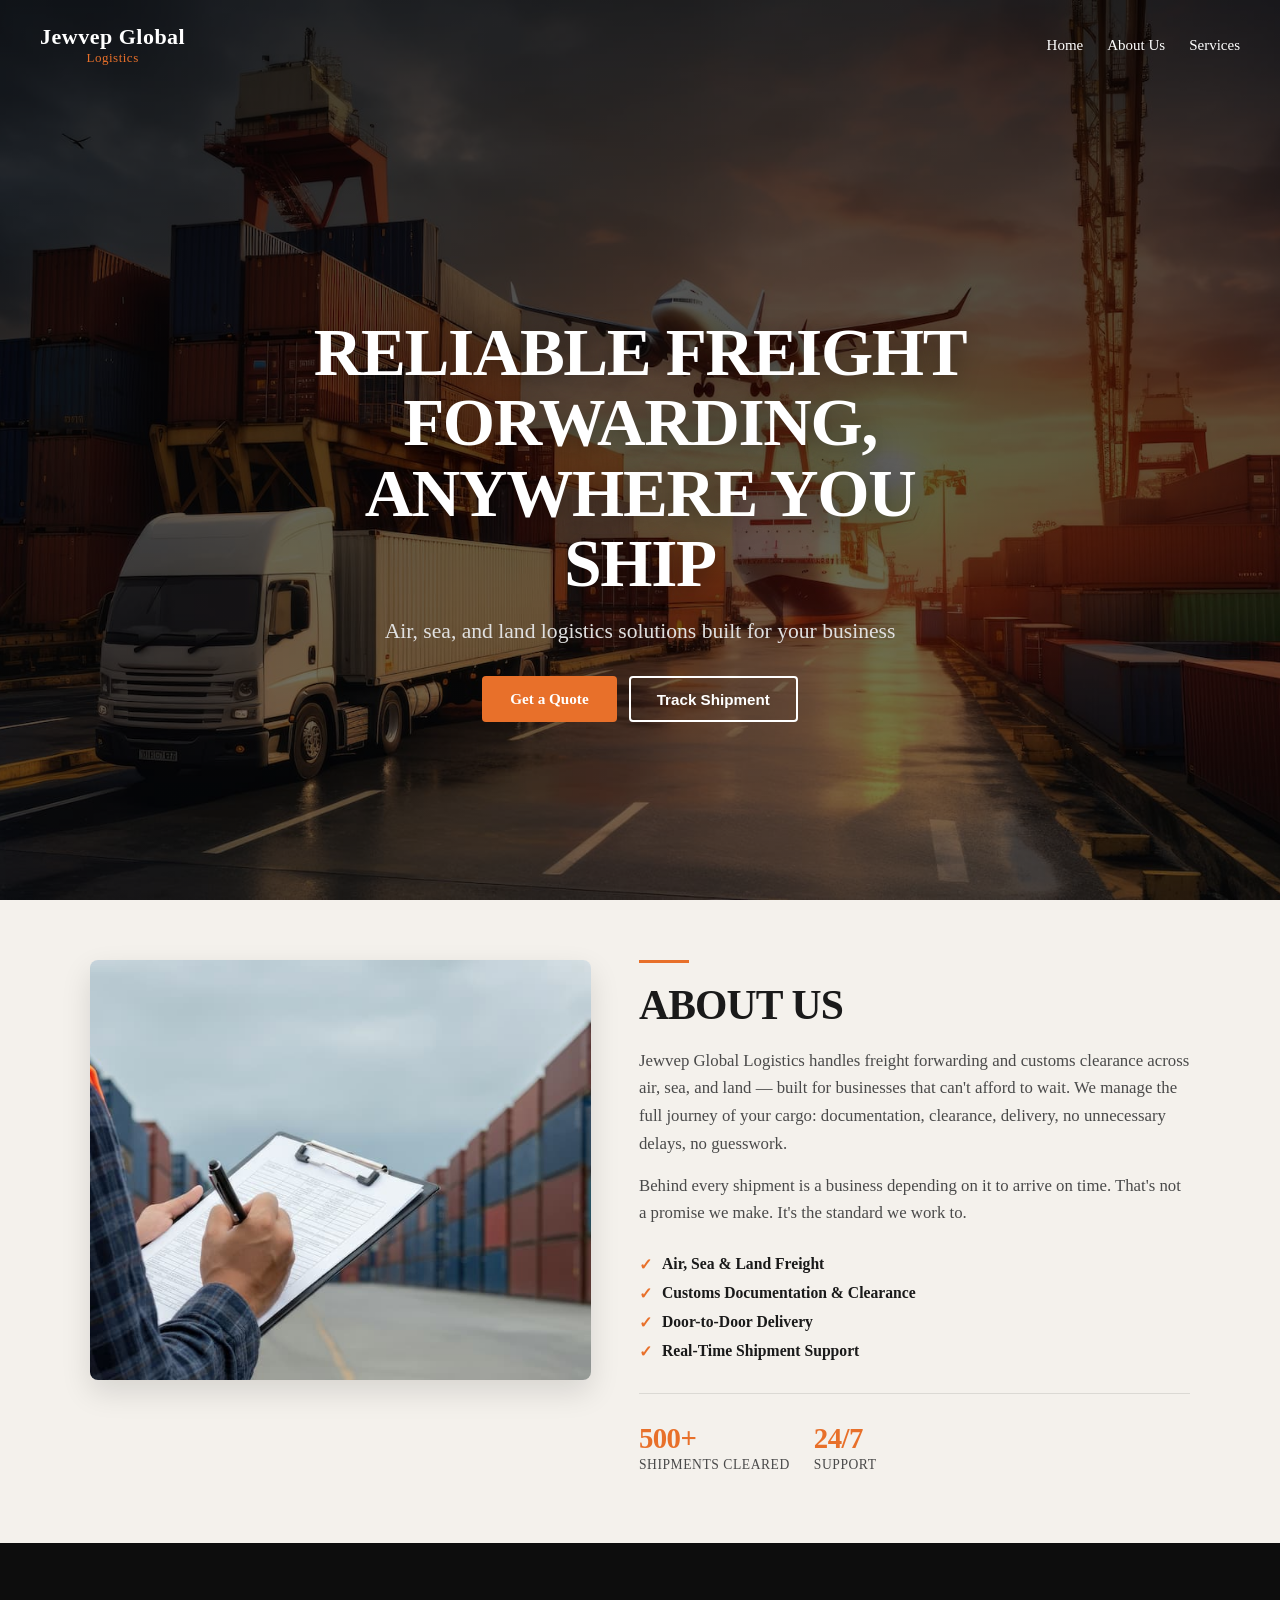
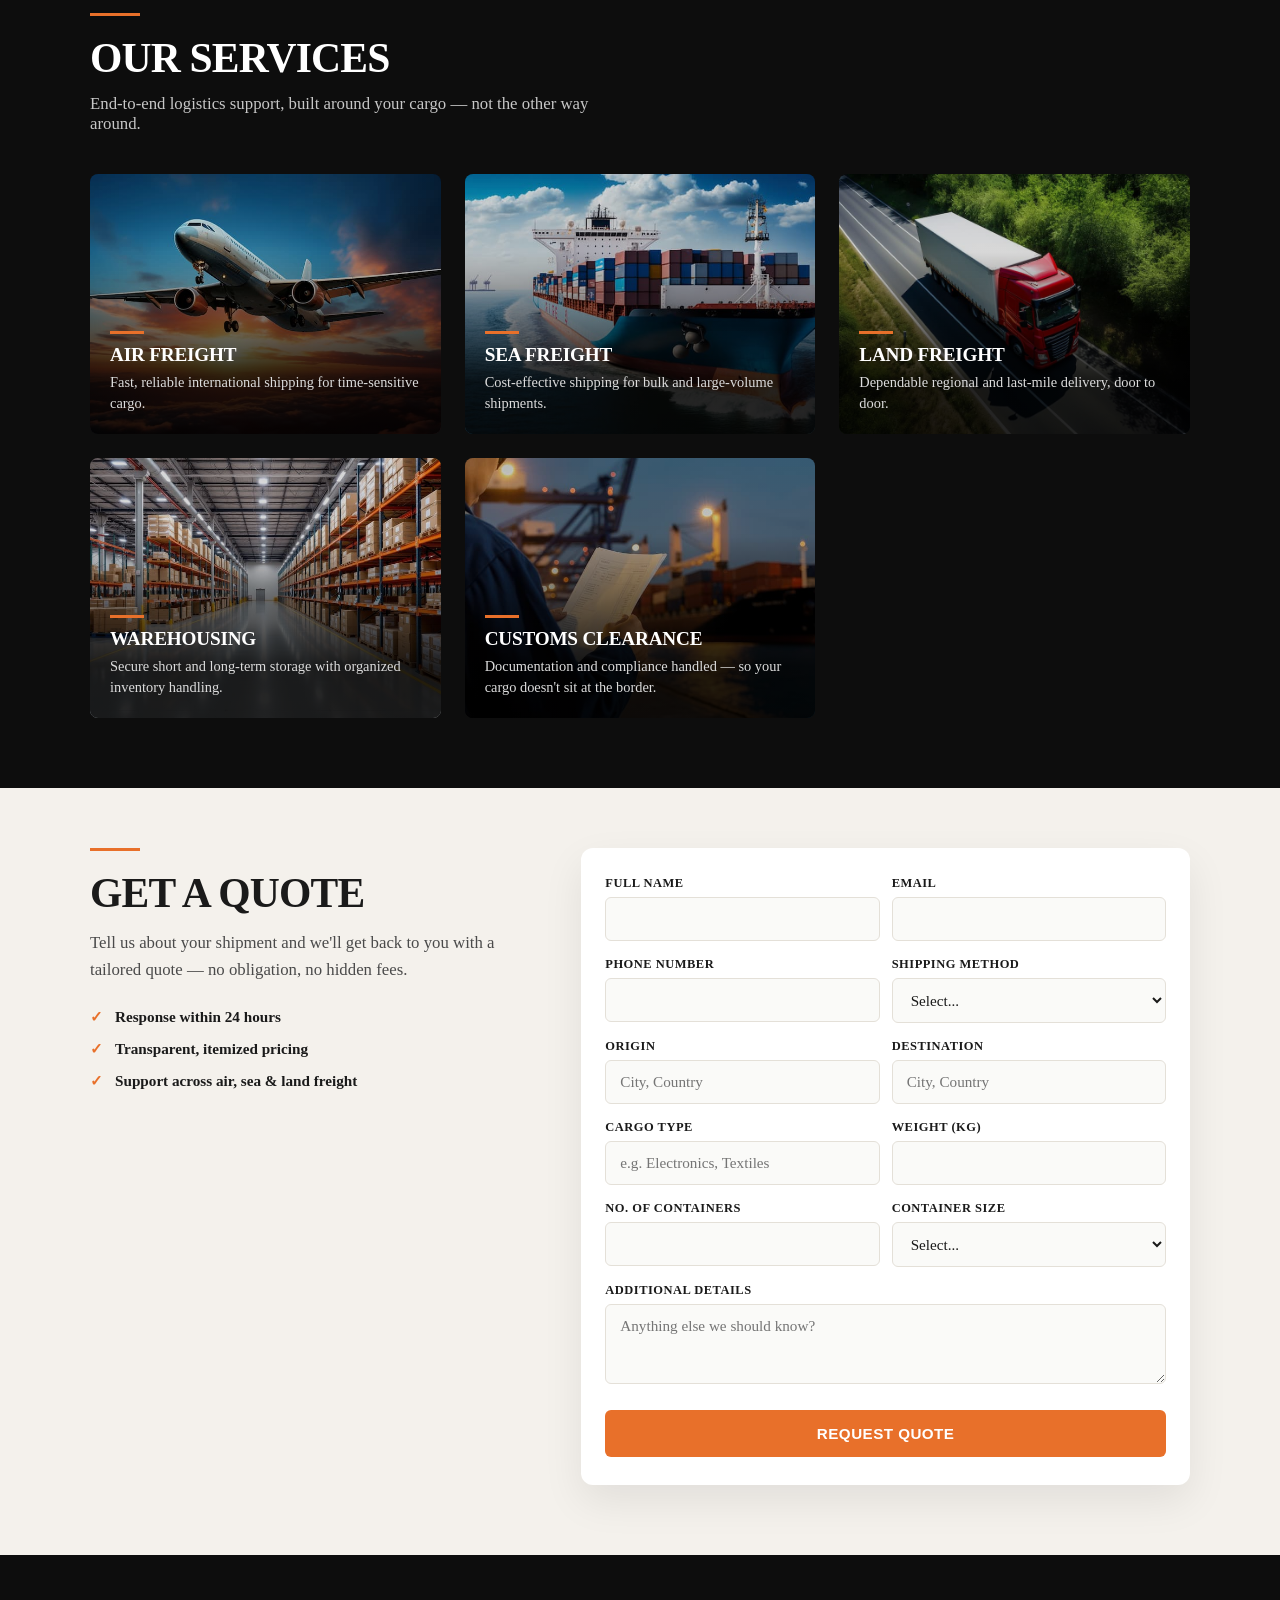
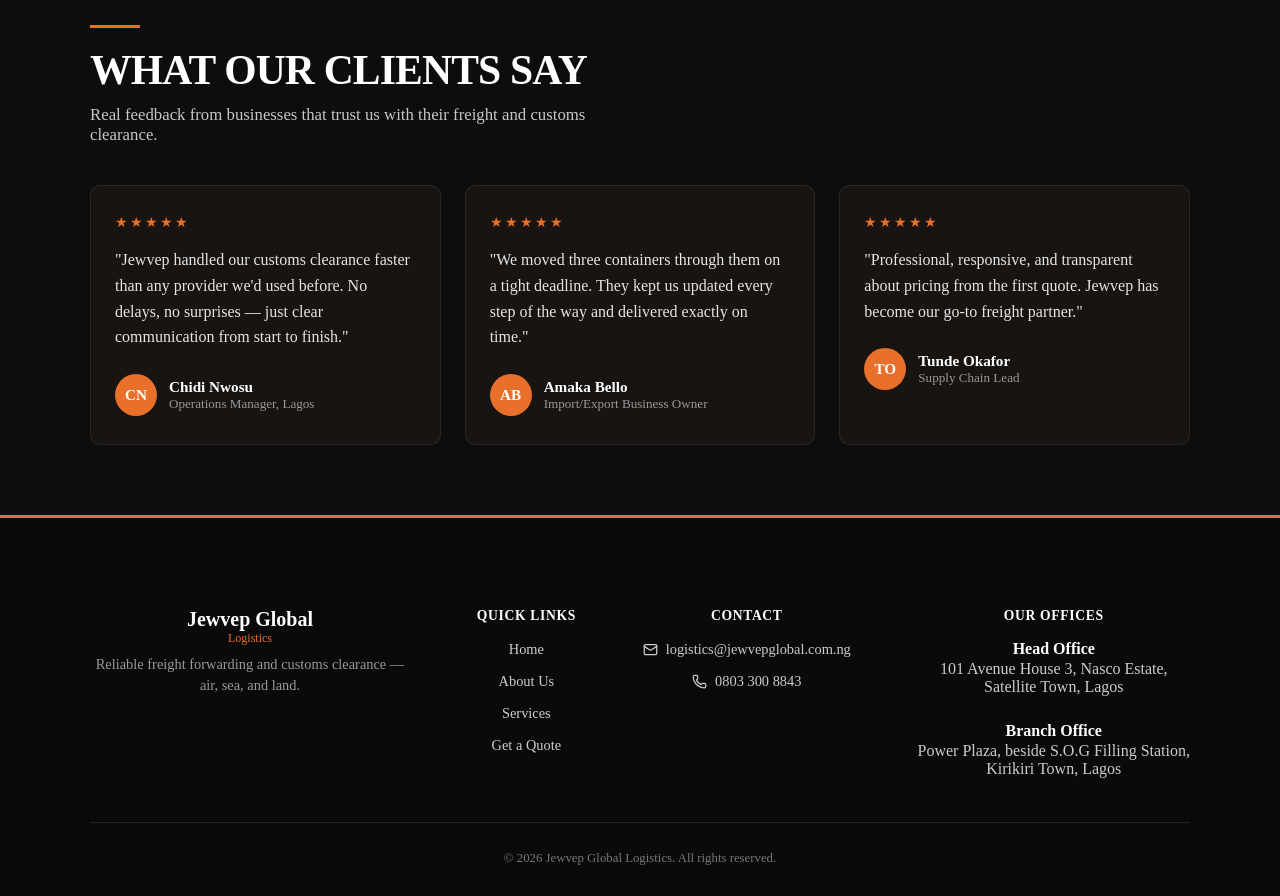
==== commit b481241c: "Update index.html" ====
--- a/index.html
+++ b/index.html
@@ -286,6 +286,7 @@
         <div class="footer-logo">Jewvep Global<span>Logistics</span></div>
         <p class="footer-tagline">Reliable freight forwarding and customs clearance — air, sea, and land.</p>
       </div>
+
       <div class="footer-col">
         <h4>Quick Links</h4>
         <ul>
@@ -295,15 +296,30 @@
           <li><a href="#quote">Get a Quote</a></li>
         </ul>
       </div>
+
       <div class="footer-col">
-    <h4>Contact</h4>
-    <ul>
-        <li><a href="mailto:logistics@jewvepglobal.com.ng"><svg xmlns="http://www.w3.org/2000/svg" width="15" height="15" viewBox="0 0 24 24" fill="none" stroke="currentColor" stroke-width="2" stroke-linecap="round" stroke-linejoin="round" style="display:inline-block;vertical-align:-3px;margin-right:8px;"><rect width="20" height="16" x="2" y="4" rx="2"/><path d="m22 7-8.97 5.7a1.94 1.94 0 0 1-2.06 0L2 7"/></svg>logistics@jewvepglobal.com.ng</a></li>
-        <li><a href="tel:+2348033008843"><svg xmlns="http://www.w3.org/2000/svg" width="15" height="15" viewBox="0 0 24 24" fill="none" stroke="currentColor" stroke-width="2" stroke-linecap="round" stroke-linejoin="round" style="display:inline-block;vertical-align:-3px;margin-right:8px;"><path d="M13.832 16.568a1 1 0 0 0 1.213-.303l.355-.465A2 2 0 0 1 17 15h3a2 2 0 0 1 2 2v3a2 2 0 0 1-2 2A18 18 0 0 1 2 4a2 2 0 0 1 2-2h3a2 2 0 0 1 2 2v3a2 2 0 0 1-.8 1.6l-.468.351a1 1 0 0 0-.292 1.233 14 14 0 0 0 6.392 6.384"/></svg>0803 300 8843</a></li>
-        <li><span><svg xmlns="http://www.w3.org/2000/svg" width="15" height="15" viewBox="0 0 24 24" fill="none" stroke="currentColor" stroke-width="2" stroke-linecap="round" stroke-linejoin="round" style="display:inline-block;vertical-align:-3px;margin-right:8px;"><path d="M20 10c0 6-8 12-8 12s-8-6-8-12a8 8 0 0 1 16 0Z"/><circle cx="12" cy="10" r="3"/></svg>Lagos, Nigeria</span></li>
-    </ul>
+        <h4>Contact</h4>
+        <ul>
+          <li><a href="mailto:logistics@jewvepglobal.com.ng"><svg xmlns="http://www.w3.org/2000/svg" width="15" height="15" viewBox="0 0 24 24" fill="none" stroke="currentColor" stroke-width="2" stroke-linecap="round" stroke-linejoin="round" style="display:inline-block;vertical-align:-3px;margin-right:8px;"><rect width="20" height="16" x="2" y="4" rx="2"/><path d="m22 7-8.97 5.7a1.94 1.94 0 0 1-2.06 0L2 7"/></svg>logistics@jewvepglobal.com.ng</a></li>
+          <li><a href="tel:+2348033008843"><svg xmlns="http://www.w3.org/2000/svg" width="15" height="15" viewBox="0 0 24 24" fill="none" stroke="currentColor" stroke-width="2" stroke-linecap="round" stroke-linejoin="round" style="display:inline-block;vertical-align:-3px;margin-right:8px;"><path d="M13.832 16.568a1 1 0 0 0 1.213-.303l.355-.465A2 2 0 0 1 17 15h3a2 2 0 0 1 2 2v3a2 2 0 0 1-2 2A18 18 0 0 1 2 4a2 2 0 0 1 2-2h3a2 2 0 0 1 2 2v3a2 2 0 0 1-.8 1.6l-.468.351a1 1 0 0 0-.292 1.233 14 14 0 0 0 6.392 6.384"/></svg>0803 300 8843</a></li>
+        </ul>
       </div>
-    </div>
+
+      <div class="footer-col">
+        <h4>Our Offices</h4>
+        <ul>
+          <li>
+            <strong style="color:#fff; display:block; margin-bottom:2px;">Head Office</strong>
+            101 Avenue House 3, Nasco Estate,<br>Satellite Town, Lagos
+          </li>
+          <li style="margin-top: 12px;">
+            <strong style="color:#fff; display:block; margin-bottom:2px;">Branch Office</strong>
+            Power Plaza, beside S.O.G Filling Station,<br>Kirikiri Town, Lagos
+          </li>
+        </ul>
+      </div>
+    </div>
+
     <div class="footer-bottom">&copy; 2026 Jewvep Global Logistics. All rights reserved.</div>
   </div>
     </footer>
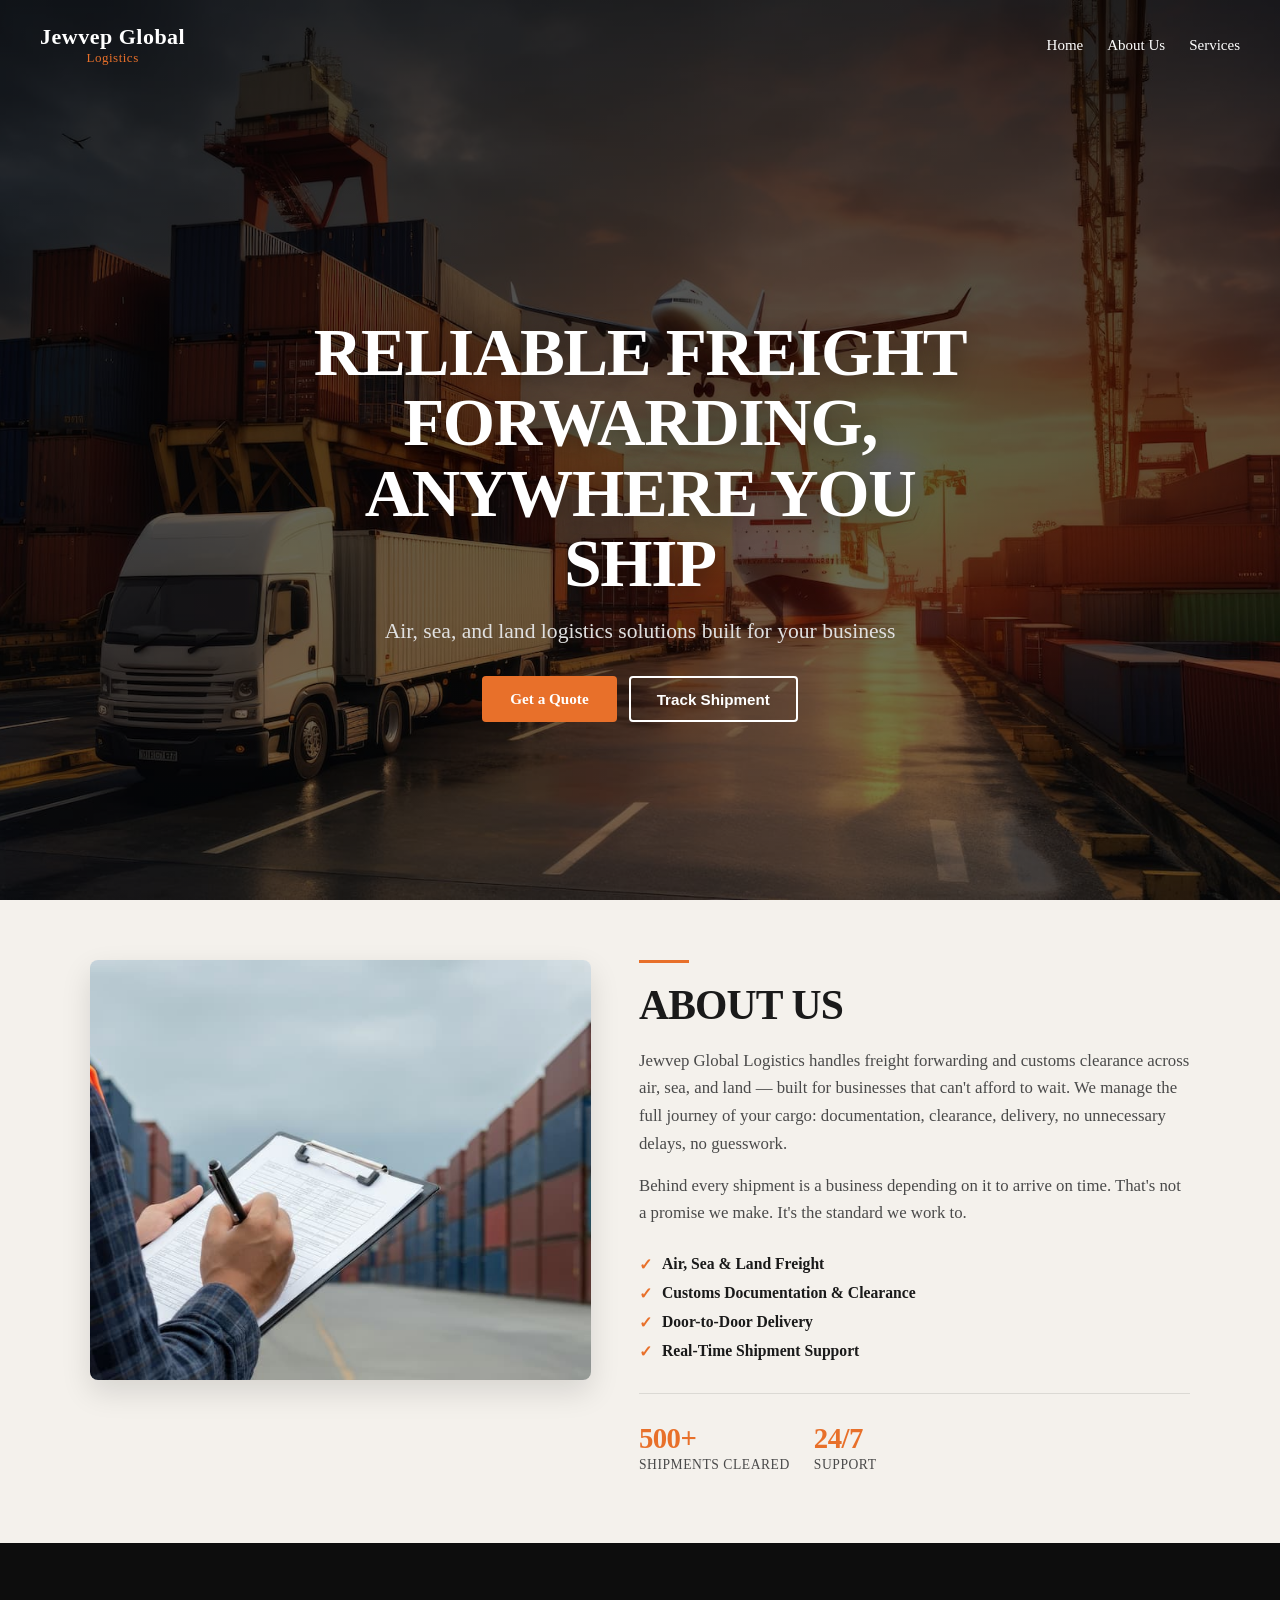
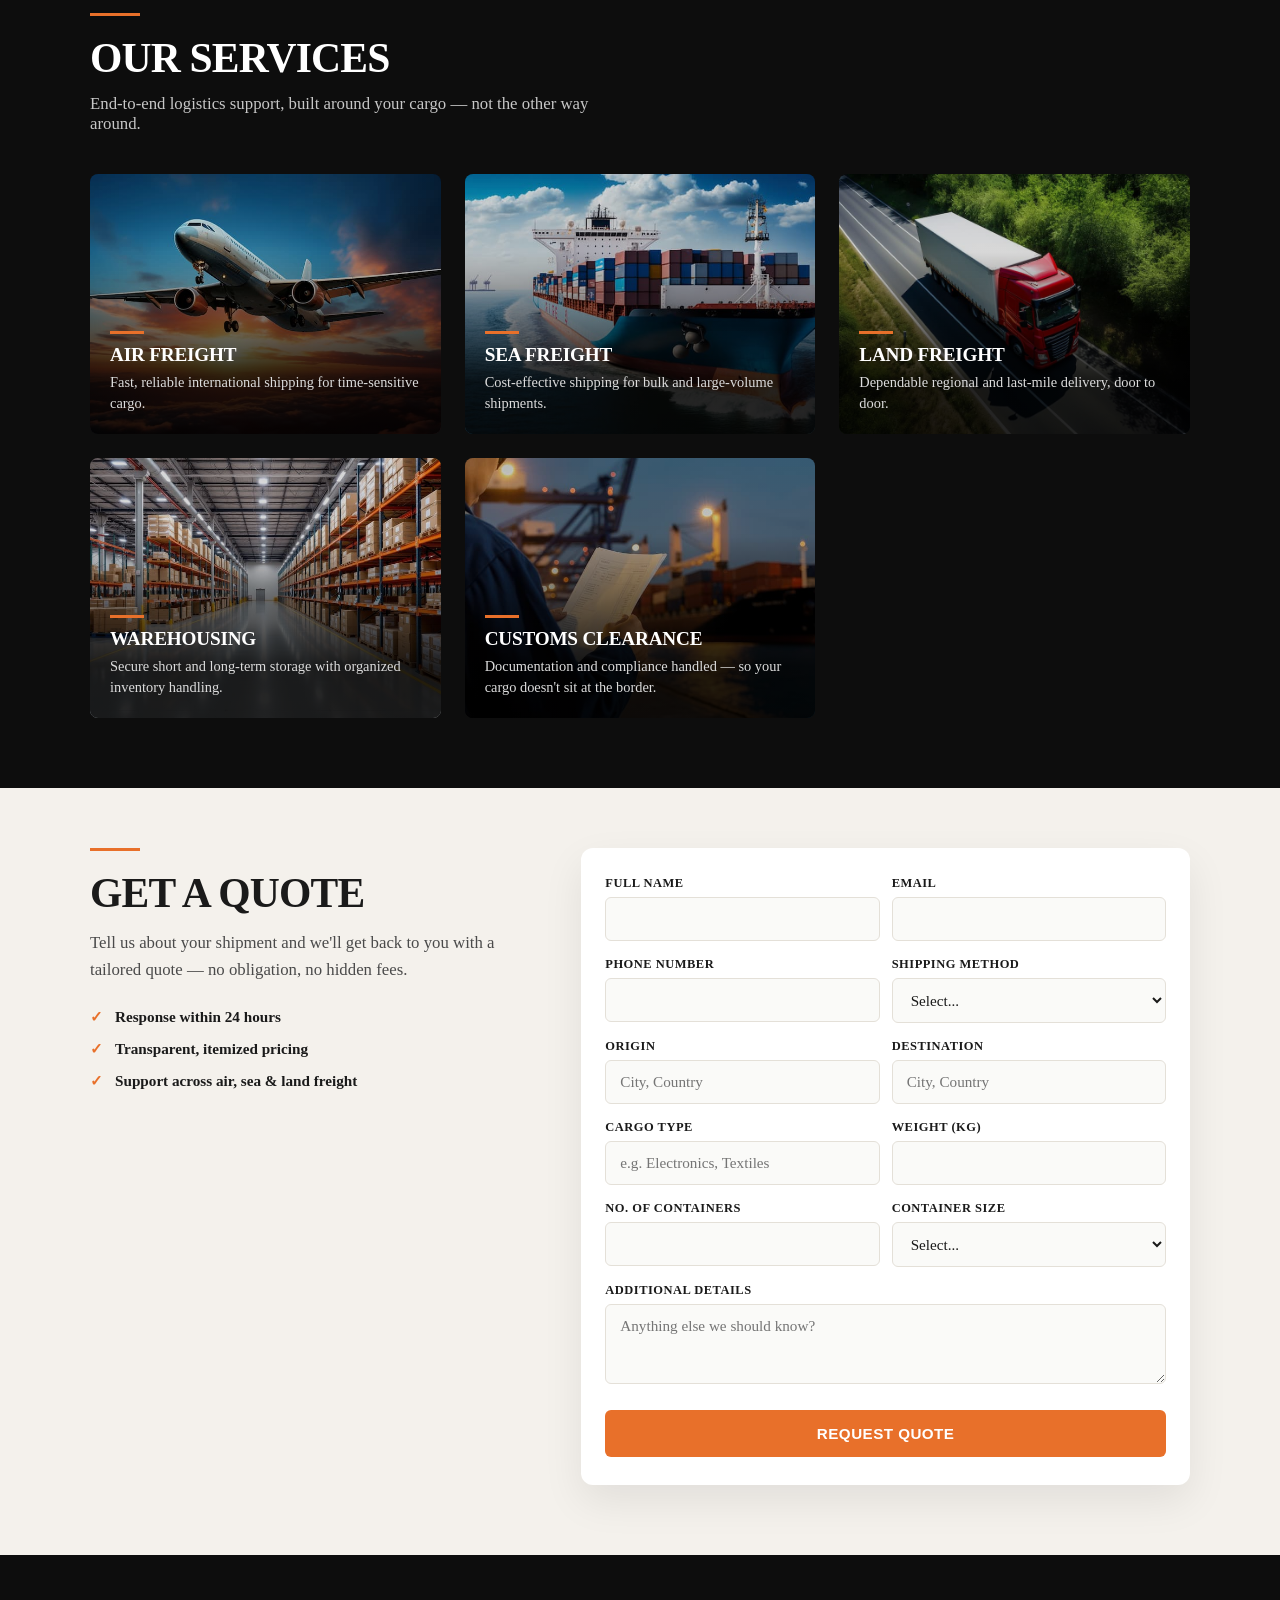
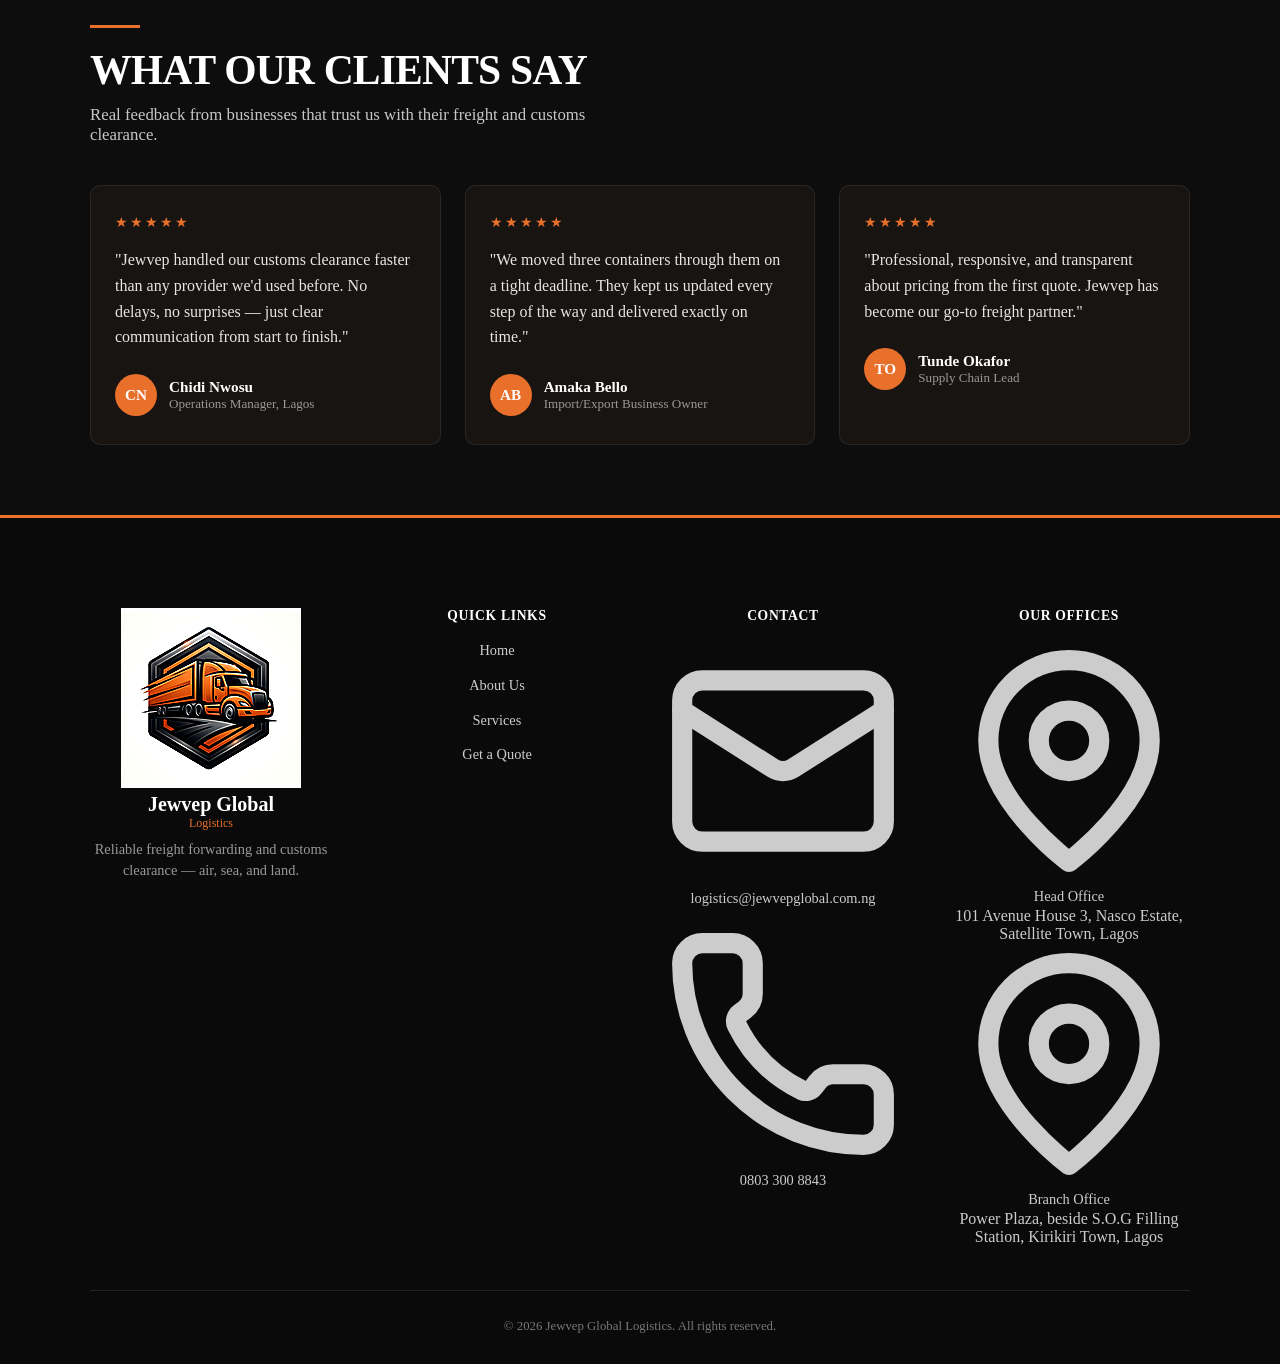
==== commit 7ecb154c: "Update index.html" ====
--- a/index.html
+++ b/index.html
@@ -283,7 +283,10 @@
   <div class="footer-inner">
     <div class="footer-top">
       <div>
-        <div class="footer-logo">Jewvep Global<span>Logistics</span></div>
+        <div class="footer-logo">
+          <img src="apple-touch-icon.png" alt="Jewvep Global Logistics logo">
+          <div class="footer-logo-text">Jewvep Global<span>Logistics</span></div>
+        </div>
         <p class="footer-tagline">Reliable freight forwarding and customs clearance — air, sea, and land.</p>
       </div>
 
@@ -300,26 +303,29 @@
       <div class="footer-col">
         <h4>Contact</h4>
         <ul>
-          <li><a href="mailto:logistics@jewvepglobal.com.ng"><svg xmlns="http://www.w3.org/2000/svg" width="15" height="15" viewBox="0 0 24 24" fill="none" stroke="currentColor" stroke-width="2" stroke-linecap="round" stroke-linejoin="round" style="display:inline-block;vertical-align:-3px;margin-right:8px;"><rect width="20" height="16" x="2" y="4" rx="2"/><path d="m22 7-8.97 5.7a1.94 1.94 0 0 1-2.06 0L2 7"/></svg>logistics@jewvepglobal.com.ng</a></li>
-          <li><a href="tel:+2348033008843"><svg xmlns="http://www.w3.org/2000/svg" width="15" height="15" viewBox="0 0 24 24" fill="none" stroke="currentColor" stroke-width="2" stroke-linecap="round" stroke-linejoin="round" style="display:inline-block;vertical-align:-3px;margin-right:8px;"><path d="M13.832 16.568a1 1 0 0 0 1.213-.303l.355-.465A2 2 0 0 1 17 15h3a2 2 0 0 1 2 2v3a2 2 0 0 1-2 2A18 18 0 0 1 2 4a2 2 0 0 1 2-2h3a2 2 0 0 1 2 2v3a2 2 0 0 1-.8 1.6l-.468.351a1 1 0 0 0-.292 1.233 14 14 0 0 0 6.392 6.384"/></svg>0803 300 8843</a></li>
+          <li><a href="mailto:logistics@jewvepglobal.com.ng"><svg xmlns="http://www.w3.org/2000/svg" viewBox="0 0 24 24" fill="none" stroke="currentColor" stroke-width="2" stroke-linecap="round" stroke-linejoin="round"><rect width="20" height="16" x="2" y="4" rx="2"/><path d="m22 7-8.97 5.7a1.94 1.94 0 0 1-2.06 0L2 7"/></svg>logistics@jewvepglobal.com.ng</a></li>
+          <li><a href="tel:+2348033008843"><svg xmlns="http://www.w3.org/2000/svg" viewBox="0 0 24 24" fill="none" stroke="currentColor" stroke-width="2" stroke-linecap="round" stroke-linejoin="round"><path d="M13.832 16.568a1 1 0 0 0 1.213-.303l.355-.465A2 2 0 0 1 17 15h3a2 2 0 0 1 2 2v3a2 2 0 0 1-2 2A18 18 0 0 1 2 4a2 2 0 0 1 2-2h3a2 2 0 0 1 2 2v3a2 2 0 0 1-.8 1.6l-.468.351a1 1 0 0 0-.292 1.233 14 14 0 0 0 6.392 6.384"/></svg>0803 300 8843</a></li>
         </ul>
       </div>
 
       <div class="footer-col">
         <h4>Our Offices</h4>
-        <ul>
-          <li>
-            <strong style="color:#fff; display:block; margin-bottom:2px;">Head Office</strong>
-            101 Avenue House 3, Nasco Estate,<br>Satellite Town, Lagos
-          </li>
-          <li style="margin-top: 12px;">
-            <strong style="color:#fff; display:block; margin-bottom:2px;">Branch Office</strong>
-            Power Plaza, beside S.O.G Filling Station,<br>Kirikiri Town, Lagos
-          </li>
-        </ul>
+        <div class="office-card">
+          <div class="office-card-header">
+            <svg xmlns="http://www.w3.org/2000/svg" viewBox="0 0 24 24" fill="none" stroke="currentColor" stroke-width="2" stroke-linecap="round" stroke-linejoin="round"><path d="M20 10c0 6-8 12-8 12s-8-6-8-12a8 8 0 0 1 16 0Z"/><circle cx="12" cy="10" r="3"/></svg>
+            <span>Head Office</span>
+          </div>
+          <p>101 Avenue House 3, Nasco Estate, Satellite Town, Lagos</p>
+        </div>
+        <div class="office-card">
+          <div class="office-card-header">
+            <svg xmlns="http://www.w3.org/2000/svg" viewBox="0 0 24 24" fill="none" stroke="currentColor" stroke-width="2" stroke-linecap="round" stroke-linejoin="round"><path d="M20 10c0 6-8 12-8 12s-8-6-8-12a8 8 0 0 1 16 0Z"/><circle cx="12" cy="10" r="3"/></svg>
+            <span>Branch Office</span>
+          </div>
+          <p>Power Plaza, beside S.O.G Filling Station, Kirikiri Town, Lagos</p>
+        </div>
       </div>
     </div>
-
     <div class="footer-bottom">&copy; 2026 Jewvep Global Logistics. All rights reserved.</div>
   </div>
     </footer>
--- a/style.css
+++ b/style.css
@@ -402,6 +402,29 @@
     font-weight: 700;
     margin-bottom: 8px;
 }
+footer {
+    background: #0a0a0a;
+    padding: 90px 24px 30px;
+    color: #ccc;
+    border-top: 3px solid #E8702A;
+}
+
+.footer-inner { max-width: 1100px; margin: 0 auto; }
+
+.footer-top {
+    display: flex;
+    flex-direction: column;
+    gap: 44px;
+    padding-bottom: 44px;
+    border-bottom: 1px solid rgba(255,255,255,0.1);
+}
+
+.footer-logo {
+    color: #fff;
+    font-size: 20px;
+    font-weight: 700;
+    margin-bottom: 8px;
+}
 
 .footer-logo span {
     display: block;
@@ -433,10 +456,11 @@
     gap: 14px;
 }
 
-.footer-col a, .footer-col span {
+.footer-col a, .footer-col span, .footer-col li {
     color: #ccc;
     text-decoration: none;
     font-size: 0.9rem;
+    line-height: 1.45;
 }
 
 .footer-col a:hover { color: #E8702A; }
@@ -449,7 +473,13 @@
 }
 
 @media (min-width: 768px) {
-    .footer-top { flex-direction: row; justify-content: space-between; }
+    .footer-top {
+        flex-direction: row;
+        flex-wrap: wrap;
+        justify-content: space-between;
+        row-gap: 36px;
+    }
+    .footer-top > div { flex: 1 1 220px; }
 }
 .modal-overlay {
     display: none;
